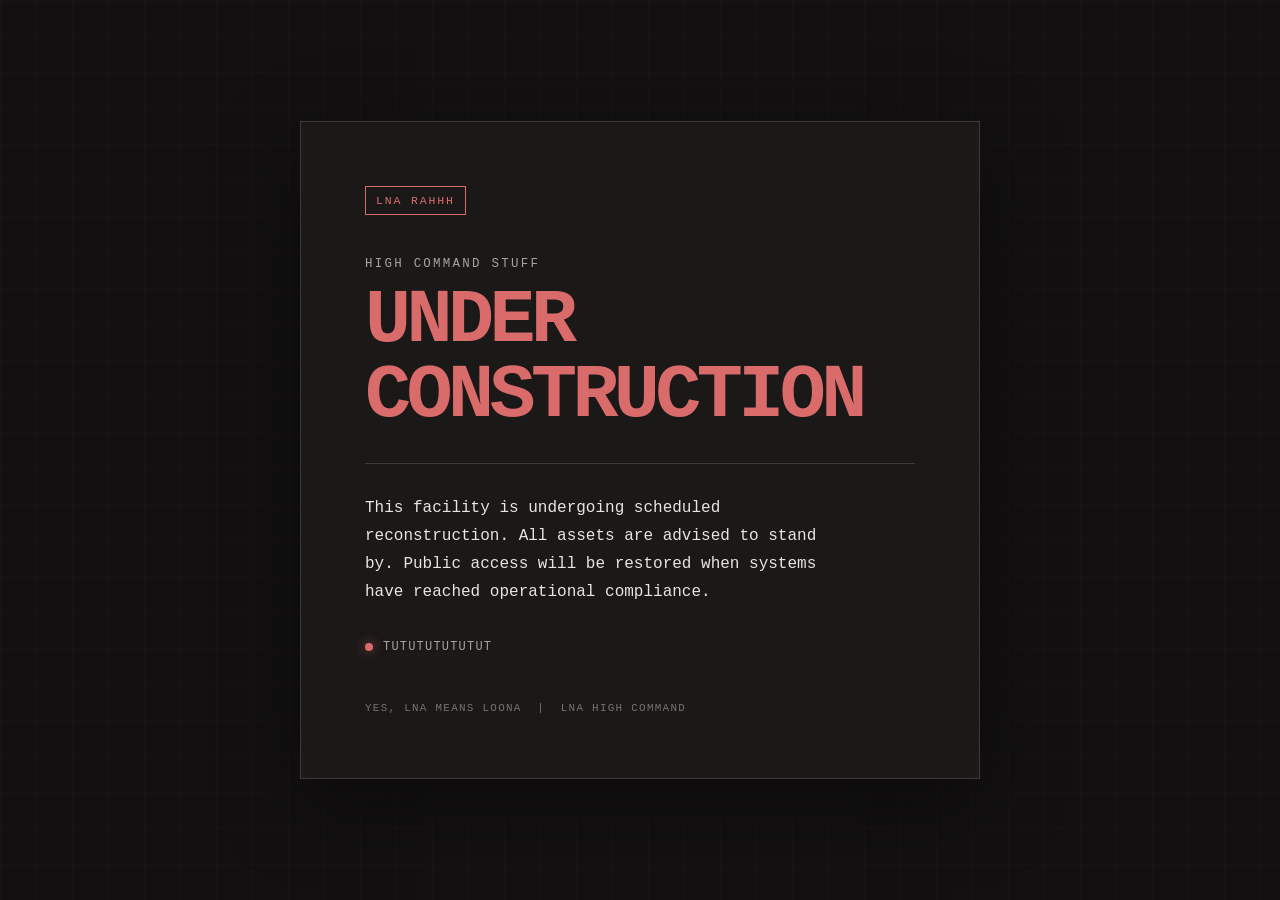
==== index.html @ ce344542 "Stand by for more" ====
<!doctype html>
<html lang="en">
<head>
  <meta charset="utf-8">
  <meta name="viewport" content="width=device-width, initial-scale=1">
  <meta name="theme-color" content="#101211">
  <title>LNA Website is being worked on. Stand by</title>
  <style>
    :root {
      color-scheme: dark;
      --background: #121010;
      --panel: hsl(0, 8%, 10%);
      --text: #e9e4e4;
      --muted: #aaa1a1;
      --accent: #d96b6b;
      --line: #413838;
    }

    * { box-sizing: border-box; }

    body {
      min-height: 100vh;
      margin: 0;
      display: grid;
      place-items: center;
      padding: 24px;
      background:
        linear-gradient(rgba(217, 107, 107, 0.035) 1px, transparent 1px),
        linear-gradient(90deg, rgba(217, 107, 107, 0.035) 1px, transparent 1px),
        var(--background);
      background-size: 36px 36px;
      color: var(--text);
      font-family: "Courier New", Courier, monospace;
    }

    main {
      width: min(100%, 680px);
      padding: clamp(28px, 7vw, 64px);
      border: 1px solid var(--line);
      background: rgba(28, 24, 24, 0.96);
      box-shadow: 0 24px 80px rgba(0, 0, 0, .38);
    }

    .classification {
      display: inline-block;
      margin-bottom: 42px;
      padding: 7px 10px;
      border: 1px solid var(--accent);
      color: var(--accent);
      font-size: .72rem;
      letter-spacing: .16em;
      text-transform: uppercase;
    }

    .eyebrow {
      margin: 0 0 12px;
      color: var(--muted);
      font-size: .78rem;
      letter-spacing: .18em;
      text-transform: uppercase;
    }

    h1 {
      margin: 0;
      color: var(--accent);
      font-size: clamp(2.3rem, 8vw, 4.8rem);
      line-height: .98;
      letter-spacing: -.06em;
      text-transform: uppercase;
    }

    .rule {
      height: 1px;
      margin: 30px 0;
      border: 0;
      background: var(--line);
    }

    .message {
      max-width: 48ch;
      margin: 0;
      color: var(--text);
      font-size: 1rem;
      line-height: 1.75;
    }

    .status {
      display: flex;
      align-items: center;
      gap: 10px;
      margin-top: 34px;
      color: var(--muted);
      font-size: .75rem;
      letter-spacing: .1em;
      text-transform: uppercase;
    }

    .status::before {
      width: 8px;
      height: 8px;
      border-radius: 50%;
      background: var(--accent);
      box-shadow: 0 0 12px rgba(217, 107, 107, 0.65);
      content: "";
    }

    footer {
      margin-top: 48px;
      color: #7a7272;
      font-size: .68rem;
      letter-spacing: .12em;
      text-transform: uppercase;
    }
  </style>
</head>
<body>
  <main>
    <div class="classification">LNA rahhh</div>
    <p class="eyebrow">High Command stuff</p>
    <h1>Under<br>Construction</h1>
    <hr class="rule">
    <p class="message">
      This facility is undergoing scheduled reconstruction.
      All assets are advised to stand by. Public access will be restored
      when systems have reached operational compliance.
    </p>
    <div class="status">Tutututututut</div>
    <footer>Yes, LNA means Loona &nbsp;|&nbsp; LNA High Command</footer>
  </main>
</body>
</html>
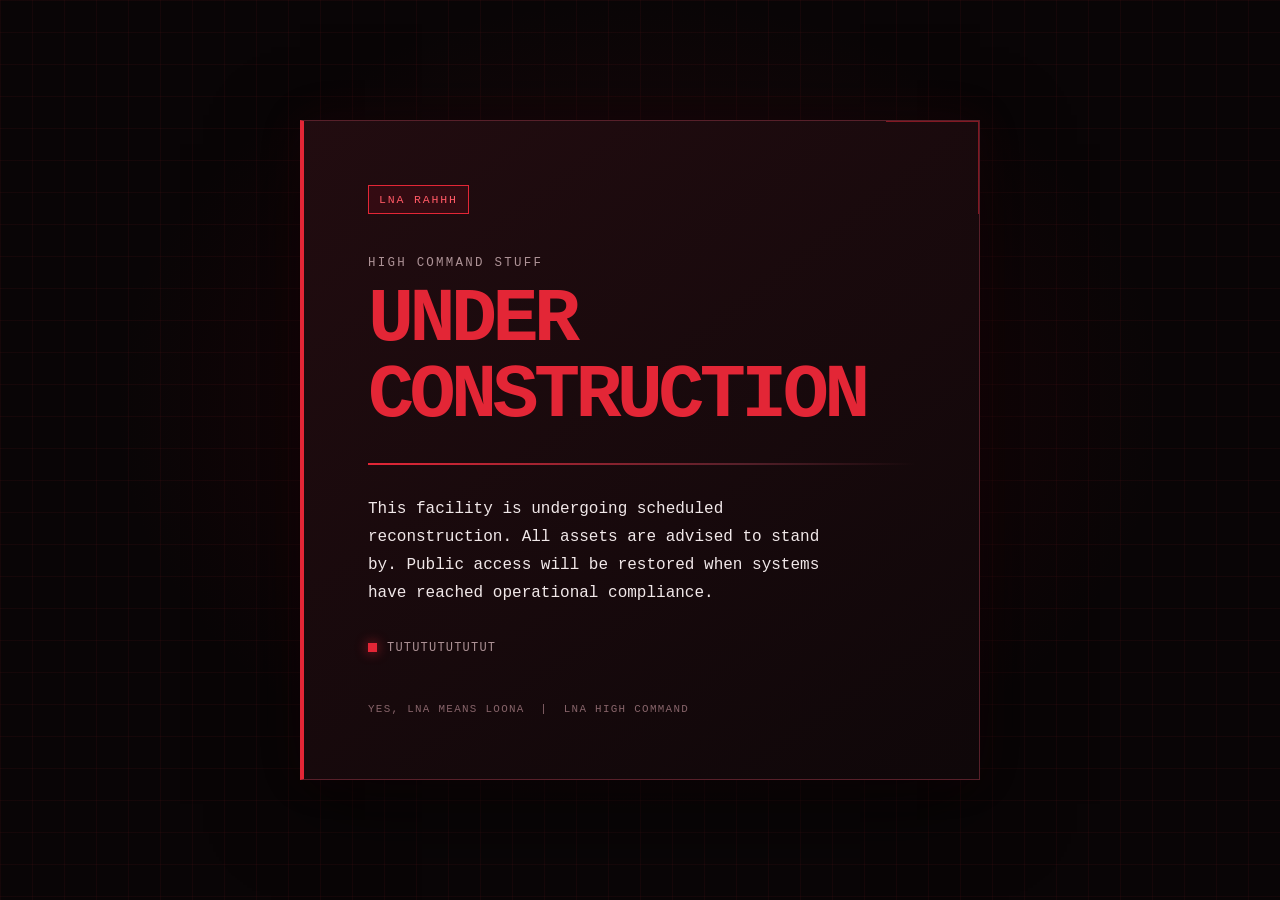
==== commit efac585e: "Mini change" ====
--- a/index.html
+++ b/index.html
@@ -3,17 +3,17 @@
 <head>
   <meta charset="utf-8">
   <meta name="viewport" content="width=device-width, initial-scale=1">
-  <meta name="theme-color" content="#101211">
+  <meta name="theme-color" content="#090506">
   <title>LNA Website is being worked on. Stand by</title>
   <style>
     :root {
       color-scheme: dark;
-      --background: #121010;
-      --panel: hsl(0, 8%, 10%);
-      --text: #e9e4e4;
-      --muted: #aaa1a1;
-      --accent: #d96b6b;
-      --line: #413838;
+      --background: #090506;
+      --panel: #18090c;
+      --text: #f1e8e9;
+      --muted: #ad9296;
+      --accent: #e32636;
+      --line: #57202a;
     }
 
     * { box-sizing: border-box; }
@@ -25,20 +25,36 @@
       place-items: center;
       padding: 24px;
       background:
-        linear-gradient(rgba(217, 107, 107, 0.035) 1px, transparent 1px),
-        linear-gradient(90deg, rgba(217, 107, 107, 0.035) 1px, transparent 1px),
+        radial-gradient(ellipse at 50% 45%, rgba(111, 9, 22, .24), transparent 58%),
+        linear-gradient(rgba(227, 38, 54, .055) 1px, transparent 1px),
+        linear-gradient(90deg, rgba(227, 38, 54, .055) 1px, transparent 1px),
         var(--background);
-      background-size: 36px 36px;
+      background-size: auto, 32px 32px, 32px 32px, auto;
       color: var(--text);
       font-family: "Courier New", Courier, monospace;
     }
 
     main {
+      position: relative;
+      overflow: hidden;
       width: min(100%, 680px);
       padding: clamp(28px, 7vw, 64px);
       border: 1px solid var(--line);
-      background: rgba(28, 24, 24, 0.96);
-      box-shadow: 0 24px 80px rgba(0, 0, 0, .38);
+      border-left: 4px solid var(--accent);
+      background: linear-gradient(145deg, rgba(34, 12, 16, .98), rgba(15, 7, 9, .98));
+      box-shadow: 0 24px 80px rgba(0, 0, 0, .6), 0 0 42px rgba(118, 9, 24, .12);
+    }
+
+    main::after {
+      position: absolute;
+      top: 0;
+      right: 0;
+      width: 92px;
+      height: 92px;
+      border-top: 1px solid rgba(227, 38, 54, .52);
+      border-right: 1px solid rgba(227, 38, 54, .52);
+      content: "";
+      pointer-events: none;
     }
 
     .classification {
@@ -46,7 +62,8 @@
       margin-bottom: 42px;
       padding: 7px 10px;
       border: 1px solid var(--accent);
-      color: var(--accent);
+      background: rgba(123, 12, 27, .22);
+      color: #ff5965;
       font-size: .72rem;
       letter-spacing: .16em;
       text-transform: uppercase;
@@ -70,10 +87,10 @@
     }
 
     .rule {
-      height: 1px;
+      height: 2px;
       margin: 30px 0;
       border: 0;
-      background: var(--line);
+      background: linear-gradient(90deg, var(--accent), var(--line) 68%, transparent);
     }
 
     .message {
@@ -96,17 +113,17 @@
     }
 
     .status::before {
-      width: 8px;
-      height: 8px;
-      border-radius: 50%;
+      width: 9px;
+      height: 9px;
+      border-radius: 0;
       background: var(--accent);
-      box-shadow: 0 0 12px rgba(217, 107, 107, 0.65);
+      box-shadow: 0 0 12px rgba(227, 38, 54, .72);
       content: "";
     }
 
     footer {
       margin-top: 48px;
-      color: #7a7272;
+      color: #87646a;
       font-size: .68rem;
       letter-spacing: .12em;
       text-transform: uppercase;
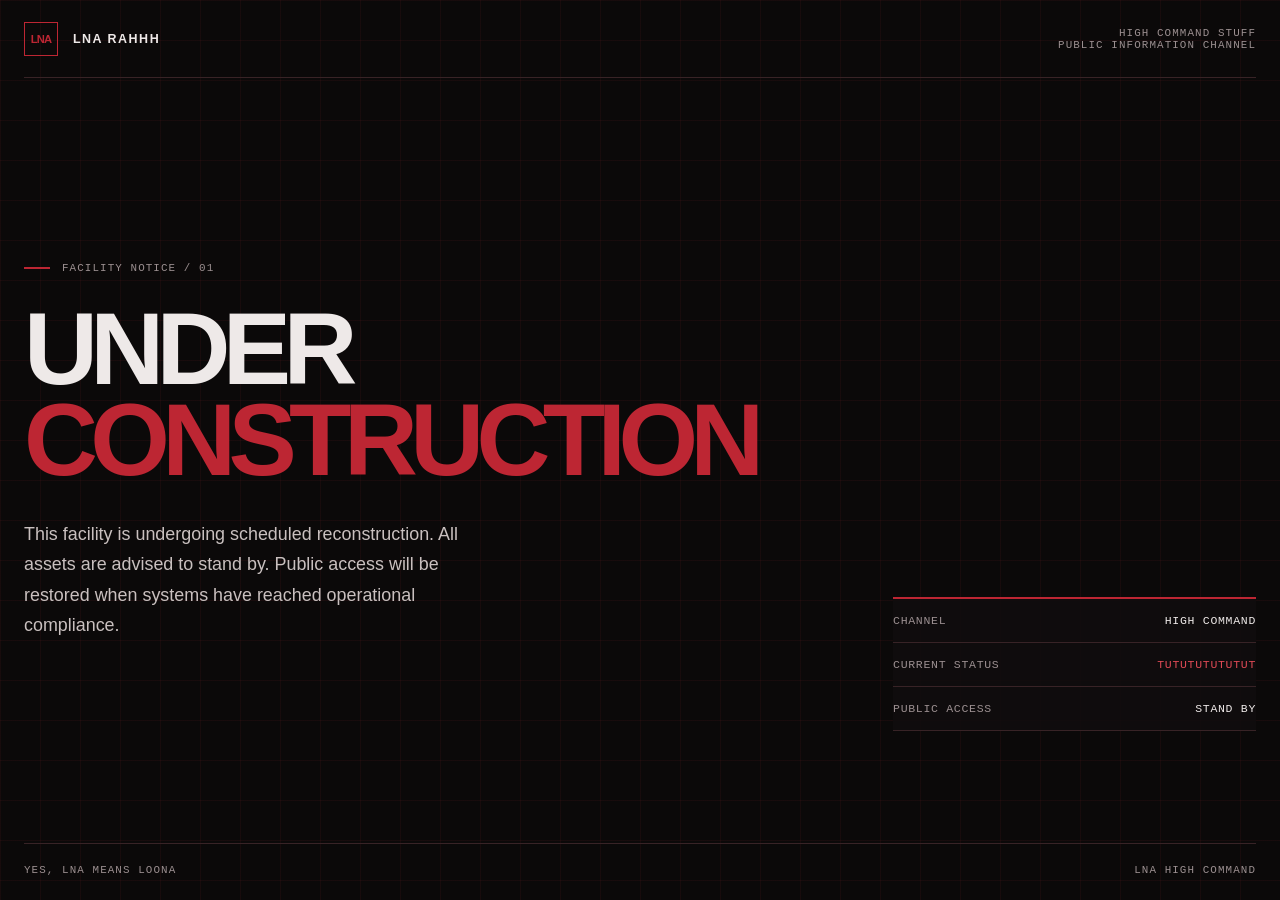
==== commit 8c4436a8: "Mini2" ====
--- a/index.html
+++ b/index.html
@@ -3,17 +3,18 @@
 <head>
   <meta charset="utf-8">
   <meta name="viewport" content="width=device-width, initial-scale=1">
-  <meta name="theme-color" content="#090506">
+  <meta name="theme-color" content="#0b0909">
   <title>LNA Website is being worked on. Stand by</title>
   <style>
     :root {
       color-scheme: dark;
-      --background: #090506;
-      --panel: #18090c;
-      --text: #f1e8e9;
-      --muted: #ad9296;
-      --accent: #e32636;
-      --line: #57202a;
+      --background: #0b0909;
+      --surface: #110d0e;
+      --text: #eee9e8;
+      --muted: #9b8f90;
+      --accent: #bd2633;
+      --line: #382326;
+      --grid: rgba(190, 47, 59, .075);
     }
 
     * { box-sizing: border-box; }
@@ -21,128 +22,191 @@
     body {
       min-height: 100vh;
       margin: 0;
+      color: var(--text);
+      background-color: var(--background);
+      background-image:
+        linear-gradient(var(--grid) 1px, transparent 1px),
+        linear-gradient(90deg, var(--grid) 1px, transparent 1px);
+      background-size: 40px 40px;
+      font-family: Arial, Helvetica, sans-serif;
+    }
+
+    .frame {
+      width: min(100% - 48px, 1240px);
+      min-height: 100vh;
+      margin: 0 auto;
+      display: flex;
+      flex-direction: column;
+    }
+
+    header {
+      display: flex;
+      align-items: center;
+      justify-content: space-between;
+      min-height: 78px;
+      border-bottom: 1px solid var(--line);
+    }
+
+    .identity {
+      display: flex;
+      align-items: center;
+      gap: 15px;
+      font-size: .78rem;
+      font-weight: 700;
+      letter-spacing: .12em;
+      text-transform: uppercase;
+    }
+
+    .seal {
       display: grid;
+      width: 34px;
+      height: 34px;
       place-items: center;
-      padding: 24px;
-      background:
-        radial-gradient(ellipse at 50% 45%, rgba(111, 9, 22, .24), transparent 58%),
-        linear-gradient(rgba(227, 38, 54, .055) 1px, transparent 1px),
-        linear-gradient(90deg, rgba(227, 38, 54, .055) 1px, transparent 1px),
-        var(--background);
-      background-size: auto, 32px 32px, 32px 32px, auto;
-      color: var(--text);
+      border: 1px solid var(--accent);
+      color: var(--accent);
+      font-size: .7rem;
+      letter-spacing: -.08em;
+    }
+
+    .header-note,
+    .section-label,
+    .index,
+    footer {
+      color: var(--muted);
       font-family: "Courier New", Courier, monospace;
-    }
+      font-size: .68rem;
+      letter-spacing: .1em;
+      text-transform: uppercase;
+    }
+
+    .header-note { text-align: right; }
 
     main {
-      position: relative;
-      overflow: hidden;
-      width: min(100%, 680px);
-      padding: clamp(28px, 7vw, 64px);
-      border: 1px solid var(--line);
-      border-left: 4px solid var(--accent);
-      background: linear-gradient(145deg, rgba(34, 12, 16, .98), rgba(15, 7, 9, .98));
-      box-shadow: 0 24px 80px rgba(0, 0, 0, .6), 0 0 42px rgba(118, 9, 24, .12);
-    }
-
-    main::after {
-      position: absolute;
-      top: 0;
-      right: 0;
-      width: 92px;
-      height: 92px;
-      border-top: 1px solid rgba(227, 38, 54, .52);
-      border-right: 1px solid rgba(227, 38, 54, .52);
+      flex: 1;
+      display: grid;
+      grid-template-columns: minmax(0, 1.35fr) minmax(250px, .65fr);
+      align-items: center;
+      gap: clamp(48px, 9vw, 144px);
+      padding: 10vh 0 12vh;
+    }
+
+    .primary {
+      max-width: 760px;
+    }
+
+    .section-label {
+      display: flex;
+      align-items: center;
+      gap: 12px;
+      margin: 0 0 30px;
+    }
+
+    .section-label::before {
+      width: 26px;
+      height: 2px;
+      background: var(--accent);
       content: "";
-      pointer-events: none;
-    }
-
-    .classification {
-      display: inline-block;
-      margin-bottom: 42px;
-      padding: 7px 10px;
-      border: 1px solid var(--accent);
-      background: rgba(123, 12, 27, .22);
-      color: #ff5965;
+    }
+
+    h1 {
+      max-width: 760px;
+      margin: 0;
+      font-size: clamp(3.2rem, 8vw, 7.8rem);
+      font-weight: 700;
+      line-height: .88;
+      letter-spacing: -.075em;
+      text-transform: uppercase;
+    }
+
+    h1 span { color: var(--accent); }
+
+    .message {
+      max-width: 47ch;
+      margin: 34px 0 0;
+      color: #c9c0bf;
+      font-size: clamp(1rem, 1.5vw, 1.12rem);
+      line-height: 1.7;
+    }
+
+    .details {
+      align-self: end;
+      margin-bottom: 4px;
+      border-top: 2px solid var(--accent);
+      background: rgba(17, 13, 14, .82);
+    }
+
+    .detail-row {
+      display: grid;
+      grid-template-columns: 1fr auto;
+      gap: 16px;
+      padding: 15px 0;
+      border-bottom: 1px solid var(--line);
+      font-family: "Courier New", Courier, monospace;
       font-size: .72rem;
-      letter-spacing: .16em;
-      text-transform: uppercase;
-    }
-
-    .eyebrow {
-      margin: 0 0 12px;
-      color: var(--muted);
-      font-size: .78rem;
-      letter-spacing: .18em;
-      text-transform: uppercase;
-    }
-
-    h1 {
-      margin: 0;
-      color: var(--accent);
-      font-size: clamp(2.3rem, 8vw, 4.8rem);
-      line-height: .98;
-      letter-spacing: -.06em;
-      text-transform: uppercase;
-    }
-
-    .rule {
-      height: 2px;
-      margin: 30px 0;
-      border: 0;
-      background: linear-gradient(90deg, var(--accent), var(--line) 68%, transparent);
-    }
-
-    .message {
-      max-width: 48ch;
-      margin: 0;
-      color: var(--text);
-      font-size: 1rem;
-      line-height: 1.75;
-    }
-
-    .status {
-      display: flex;
-      align-items: center;
-      gap: 10px;
-      margin-top: 34px;
-      color: var(--muted);
-      font-size: .75rem;
-      letter-spacing: .1em;
-      text-transform: uppercase;
-    }
-
-    .status::before {
-      width: 9px;
-      height: 9px;
-      border-radius: 0;
-      background: var(--accent);
-      box-shadow: 0 0 12px rgba(227, 38, 54, .72);
-      content: "";
-    }
+      letter-spacing: .06em;
+      text-transform: uppercase;
+    }
+
+    .detail-row span:first-child { color: var(--muted); }
+    .detail-row span:last-child { color: var(--text); text-align: right; }
+    .detail-row .red { color: #e04a56 !important; }
 
     footer {
-      margin-top: 48px;
-      color: #87646a;
-      font-size: .68rem;
-      letter-spacing: .12em;
-      text-transform: uppercase;
+      display: flex;
+      justify-content: space-between;
+      gap: 20px;
+      padding: 20px 0 24px;
+      border-top: 1px solid var(--line);
+    }
+
+    @media (max-width: 720px) {
+      .frame { width: min(100% - 36px, 560px); }
+      header { min-height: 68px; }
+      .header-note { max-width: 125px; line-height: 1.5; }
+      main {
+        grid-template-columns: 1fr;
+        gap: 52px;
+        align-content: center;
+        padding: 12vh 0;
+      }
+      h1 { font-size: clamp(3.1rem, 15vw, 6rem); }
+      .details { width: 100%; }
+      footer { flex-direction: column; gap: 8px; }
     }
   </style>
 </head>
 <body>
-  <main>
-    <div class="classification">LNA rahhh</div>
-    <p class="eyebrow">High Command stuff</p>
-    <h1>Under<br>Construction</h1>
-    <hr class="rule">
-    <p class="message">
-      This facility is undergoing scheduled reconstruction.
-      All assets are advised to stand by. Public access will be restored
-      when systems have reached operational compliance.
-    </p>
-    <div class="status">Tutututututut</div>
-    <footer>Yes, LNA means Loona &nbsp;|&nbsp; LNA High Command</footer>
-  </main>
+  <div class="frame">
+    <header>
+      <div class="identity">
+        <div class="seal" aria-hidden="true">LNA</div>
+        <span>LNA rahhh</span>
+      </div>
+      <div class="header-note">High Command stuff<br>Public information channel</div>
+    </header>
+
+    <main>
+      <section class="primary">
+        <p class="section-label">Facility notice / 01</p>
+        <h1>Under<br><span>Construction</span></h1>
+        <p class="message">
+          This facility is undergoing scheduled reconstruction.
+          All assets are advised to stand by. Public access will be restored
+          when systems have reached operational compliance.
+        </p>
+      </section>
+
+      <aside class="details" aria-label="Facility status">
+        <div class="detail-row"><span>Channel</span><span>High Command</span></div>
+        <div class="detail-row"><span>Current status</span><span class="red">Tutututututut</span></div>
+        <div class="detail-row"><span>Public access</span><span>Stand by</span></div>
+      </aside>
+    </main>
+
+    <footer>
+      <span>Yes, LNA means Loona</span>
+      <span>LNA High Command</span>
+    </footer>
+  </div>
 </body>
 </html>
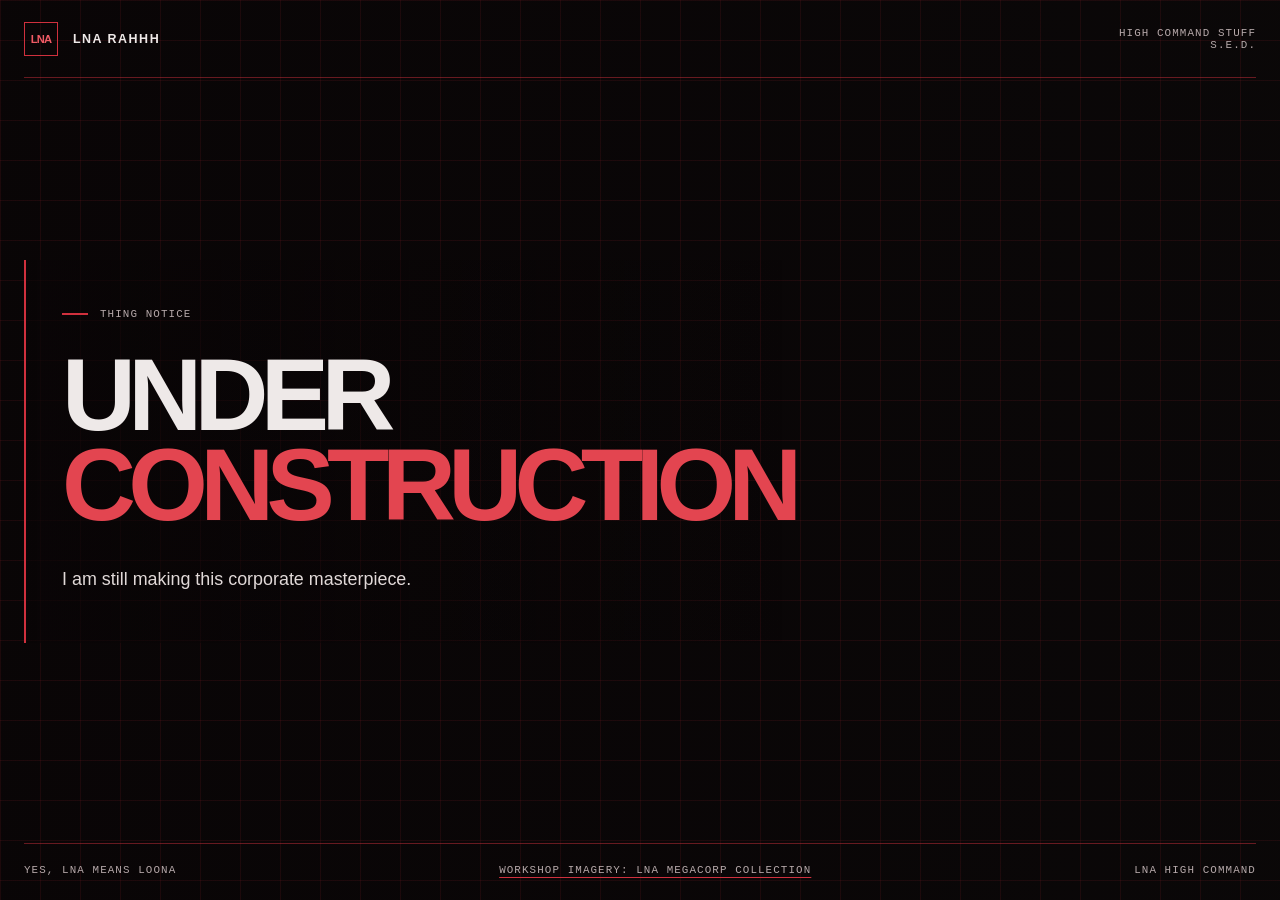
==== commit e84185ec: "Update index.html" ====
--- a/index.html
+++ b/index.html
@@ -8,13 +8,10 @@
   <style>
     :root {
       color-scheme: dark;
-      --background: #0b0909;
-      --surface: #110d0e;
       --text: #eee9e8;
-      --muted: #9b8f90;
-      --accent: #bd2633;
-      --line: #382326;
-      --grid: rgba(190, 47, 59, .075);
+      --muted: #b5a8a9;
+      --accent: #cf303d;
+      --line: rgba(207, 48, 61, .48);
     }
 
     * { box-sizing: border-box; }
@@ -23,12 +20,90 @@
       min-height: 100vh;
       margin: 0;
       color: var(--text);
-      background-color: var(--background);
+      background: #0b0909;
+      font-family: Arial, Helvetica, sans-serif;
+    }
+
+    .wallpaper {
+      position: fixed;
+      z-index: -2;
+      inset: 0;
+      overflow: hidden;
+      background: #0b0909;
+    }
+
+    .slide {
+      position: absolute;
+      inset: 0;
+      background-position: center;
+      background-size: cover;
+      opacity: 0;
+      animation: dissolve 64s infinite;
+      transform: scale(1.025);
+    }
+
+    .slide:nth-child(1) {
+      background-image: url("https://images.steamusercontent.com/ugc/14667117368945920307/117C9A7458A0D1704ED50BCFFC2EE8B7CE39E954/?imw=1920&imh=1080&ima=fit&impolicy=Letterbox&imcolor=%23000000&letterbox=true");
+      animation-delay: 0s;
+    }
+
+    .slide:nth-child(2) {
+      background-image: url("https://images.steamusercontent.com/ugc/10120636875176417208/9C78FC683CE42F5DCBD0311186B142D97FCD5B5B/?imw=1920&imh=1080&ima=fit&impolicy=Letterbox&imcolor=%23000000&letterbox=true");
+      animation-delay: -8s;
+    }
+
+    .slide:nth-child(3) {
+      background-image: url("https://images.steamusercontent.com/ugc/9761584395244430361/AD464817C07FD38F5F8E4A33C86431F9985E13DB/?imw=1920&imh=1080&ima=fit&impolicy=Letterbox&imcolor=%23000000&letterbox=true");
+      animation-delay: -16s;
+    }
+
+    .slide:nth-child(4) {
+      background-image: url("https://images.steamusercontent.com/ugc/17518565681509922692/D358D0668ECA9F8E7D17E121519767B43E87C74A/?imw=1920&imh=1080&ima=fit&impolicy=Letterbox&imcolor=%23000000&letterbox=true");
+      animation-delay: -24s;
+    }
+
+    .slide:nth-child(5) {
+      background-image: url("https://images.steamusercontent.com/ugc/9371384131032991510/60D69A8AE216818CDB20AC0AA491A40310CB5EE4/?imw=1920&imh=1080&ima=fit&impolicy=Letterbox&imcolor=%23000000&letterbox=true");
+      animation-delay: -32s;
+    }
+
+    .slide:nth-child(6) {
+      background-image: url("https://images.steamusercontent.com/ugc/17646642804610921491/0C5C3851AD135C61F1DC1C12F517BB1C9B884F8B/?imw=1920&imh=1080&ima=fit&impolicy=Letterbox&imcolor=%23000000&letterbox=true");
+      animation-delay: -40s;
+    }
+
+    .slide:nth-child(7) {
+      background-image: url("https://images.steamusercontent.com/ugc/10294810328813524408/FFD1EA3381A7DA453DCAAF83CCC8C6FDFC8C785E/?imw=1920&imh=1080&ima=fit&impolicy=Letterbox&imcolor=%23000000&letterbox=true");
+      animation-delay: -48s;
+    }
+
+    .slide:nth-child(8) {
+      background-image: url("https://images.steamusercontent.com/ugc/9439013996354624588/7A7802FB47B912461BDCB84D50B25A53E15CE82B/?imw=1920&imh=1080&ima=fit&impolicy=Letterbox&imcolor=%23000000&letterbox=true");
+      animation-delay: -56s;
+    }
+
+    @keyframes dissolve {
+      0%, 9.5% { opacity: 1; }
+      12.5%, 100% { opacity: 0; }
+    }
+
+    .wallpaper::after {
+      position: absolute;
+      inset: 0;
+      background: linear-gradient(90deg, rgba(9, 5, 6, .94) 0%, rgba(9, 5, 6, .78) 48%, rgba(9, 5, 6, .38) 100%);
+      content: "";
+    }
+
+    body::before {
+      position: fixed;
+      z-index: -1;
+      inset: 0;
       background-image:
-        linear-gradient(var(--grid) 1px, transparent 1px),
-        linear-gradient(90deg, var(--grid) 1px, transparent 1px);
+        linear-gradient(rgba(207, 48, 61, .10) 1px, transparent 1px),
+        linear-gradient(90deg, rgba(207, 48, 61, .10) 1px, transparent 1px);
       background-size: 40px 40px;
-      font-family: Arial, Helvetica, sans-serif;
+      content: "";
+      pointer-events: none;
     }
 
     .frame {
@@ -63,14 +138,13 @@
       height: 34px;
       place-items: center;
       border: 1px solid var(--accent);
-      color: var(--accent);
+      color: #f05b65;
       font-size: .7rem;
       letter-spacing: -.08em;
     }
 
     .header-note,
     .section-label,
-    .index,
     footer {
       color: var(--muted);
       font-family: "Courier New", Courier, monospace;
@@ -83,15 +157,16 @@
 
     main {
       flex: 1;
-      display: grid;
-      grid-template-columns: minmax(0, 1.35fr) minmax(250px, .65fr);
-      align-items: center;
-      gap: clamp(48px, 9vw, 144px);
+      display: flex;
+      align-items: center;
       padding: 10vh 0 12vh;
     }
 
     .primary {
       max-width: 760px;
+      padding: clamp(24px, 4vw, 48px) 0 clamp(24px, 4vw, 48px) clamp(20px, 3vw, 36px);
+      border-left: 2px solid var(--accent);
+      background: linear-gradient(90deg, rgba(9, 5, 6, .68), rgba(9, 5, 6, 0));
     }
 
     .section-label {
@@ -118,38 +193,15 @@
       text-transform: uppercase;
     }
 
-    h1 span { color: var(--accent); }
+    h1 span { color: #e34550; }
 
     .message {
       max-width: 47ch;
       margin: 34px 0 0;
-      color: #c9c0bf;
+      color: #e1d9d8;
       font-size: clamp(1rem, 1.5vw, 1.12rem);
       line-height: 1.7;
     }
-
-    .details {
-      align-self: end;
-      margin-bottom: 4px;
-      border-top: 2px solid var(--accent);
-      background: rgba(17, 13, 14, .82);
-    }
-
-    .detail-row {
-      display: grid;
-      grid-template-columns: 1fr auto;
-      gap: 16px;
-      padding: 15px 0;
-      border-bottom: 1px solid var(--line);
-      font-family: "Courier New", Courier, monospace;
-      font-size: .72rem;
-      letter-spacing: .06em;
-      text-transform: uppercase;
-    }
-
-    .detail-row span:first-child { color: var(--muted); }
-    .detail-row span:last-child { color: var(--text); text-align: right; }
-    .detail-row .red { color: #e04a56 !important; }
 
     footer {
       display: flex;
@@ -159,52 +211,66 @@
       border-top: 1px solid var(--line);
     }
 
+    footer a {
+      color: inherit;
+      text-decoration-color: var(--accent);
+      text-underline-offset: 4px;
+    }
+
+    footer a:hover { color: var(--text); }
+
     @media (max-width: 720px) {
       .frame { width: min(100% - 36px, 560px); }
       header { min-height: 68px; }
       .header-note { max-width: 125px; line-height: 1.5; }
-      main {
-        grid-template-columns: 1fr;
-        gap: 52px;
-        align-content: center;
-        padding: 12vh 0;
+      main { padding: 12vh 0; }
+      h1 { font-size: clamp(3.1rem, 15vw, 6rem); }
+      .wallpaper::after {
+        background: linear-gradient(90deg, rgba(9, 5, 6, .88), rgba(9, 5, 6, .55));
       }
-      h1 { font-size: clamp(3.1rem, 15vw, 6rem); }
-      .details { width: 100%; }
       footer { flex-direction: column; gap: 8px; }
+    }
+
+    @media (prefers-reduced-motion: reduce) {
+      .slide { animation: none; }
+      .slide:first-child { opacity: 1; }
     }
   </style>
 </head>
 <body>
+  <div class="wallpaper" aria-hidden="true">
+    <div class="slide"></div>
+    <div class="slide"></div>
+    <div class="slide"></div>
+    <div class="slide"></div>
+    <div class="slide"></div>
+    <div class="slide"></div>
+    <div class="slide"></div>
+    <div class="slide"></div>
+  </div>
+
   <div class="frame">
     <header>
       <div class="identity">
         <div class="seal" aria-hidden="true">LNA</div>
         <span>LNA rahhh</span>
       </div>
-      <div class="header-note">High Command stuff<br>Public information channel</div>
+      <div class="header-note">High Command stuff<br>S.E.D.</div>
     </header>
 
     <main>
       <section class="primary">
-        <p class="section-label">Facility notice / 01</p>
+        <p class="section-label">Thing notice</p>
         <h1>Under<br><span>Construction</span></h1>
         <p class="message">
-          This facility is undergoing scheduled reconstruction.
-          All assets are advised to stand by. Public access will be restored
-          when systems have reached operational compliance.
+          I am still making this corporate masterpiece.
         </p>
       </section>
-
-      <aside class="details" aria-label="Facility status">
-        <div class="detail-row"><span>Channel</span><span>High Command</span></div>
-        <div class="detail-row"><span>Current status</span><span class="red">Tutututututut</span></div>
-        <div class="detail-row"><span>Public access</span><span>Stand by</span></div>
-      </aside>
     </main>
 
     <footer>
       <span>Yes, LNA means Loona</span>
+      <a href="https://steamcommunity.com/sharedfiles/filedetails/?id=3289077650" target="_blank" rel="noreferrer">Workshop imagery: LNA MegaCorp collection</a>
       <span>LNA High Command</span>
     </footer>
   </div>
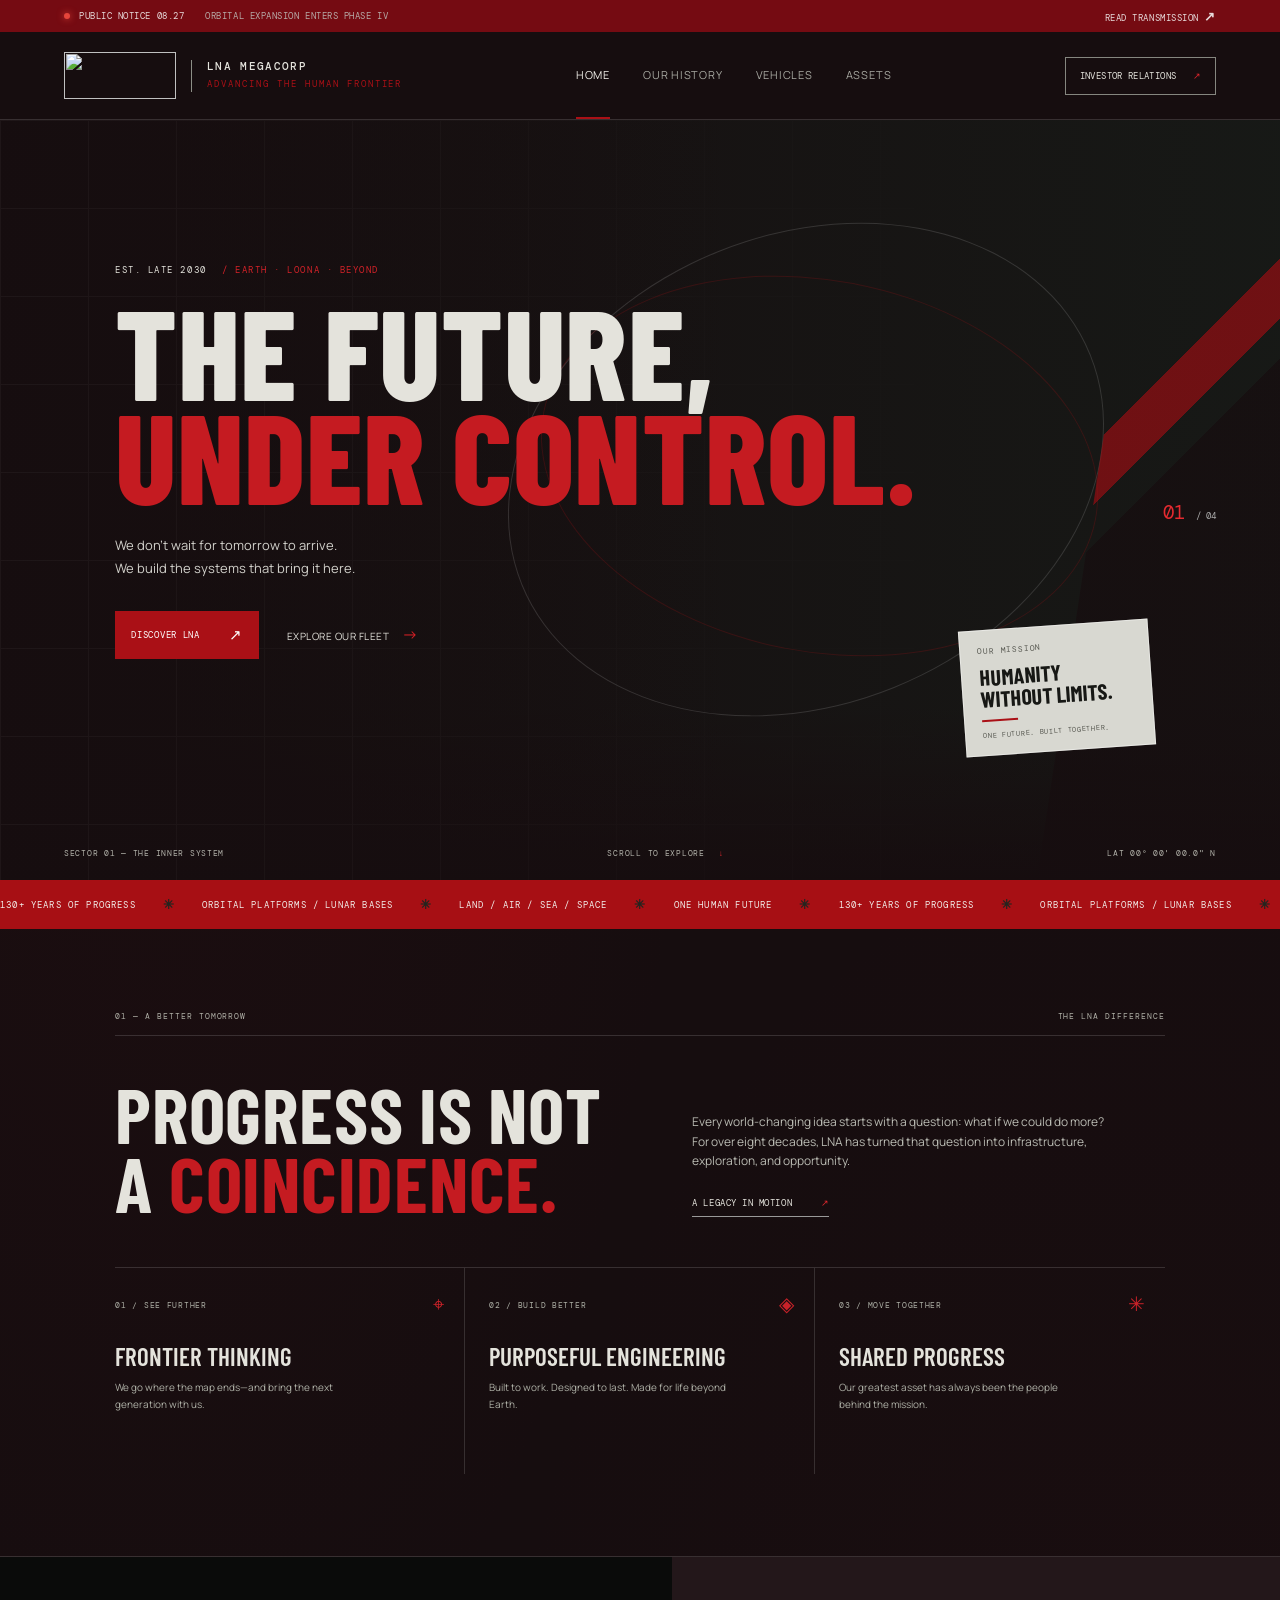
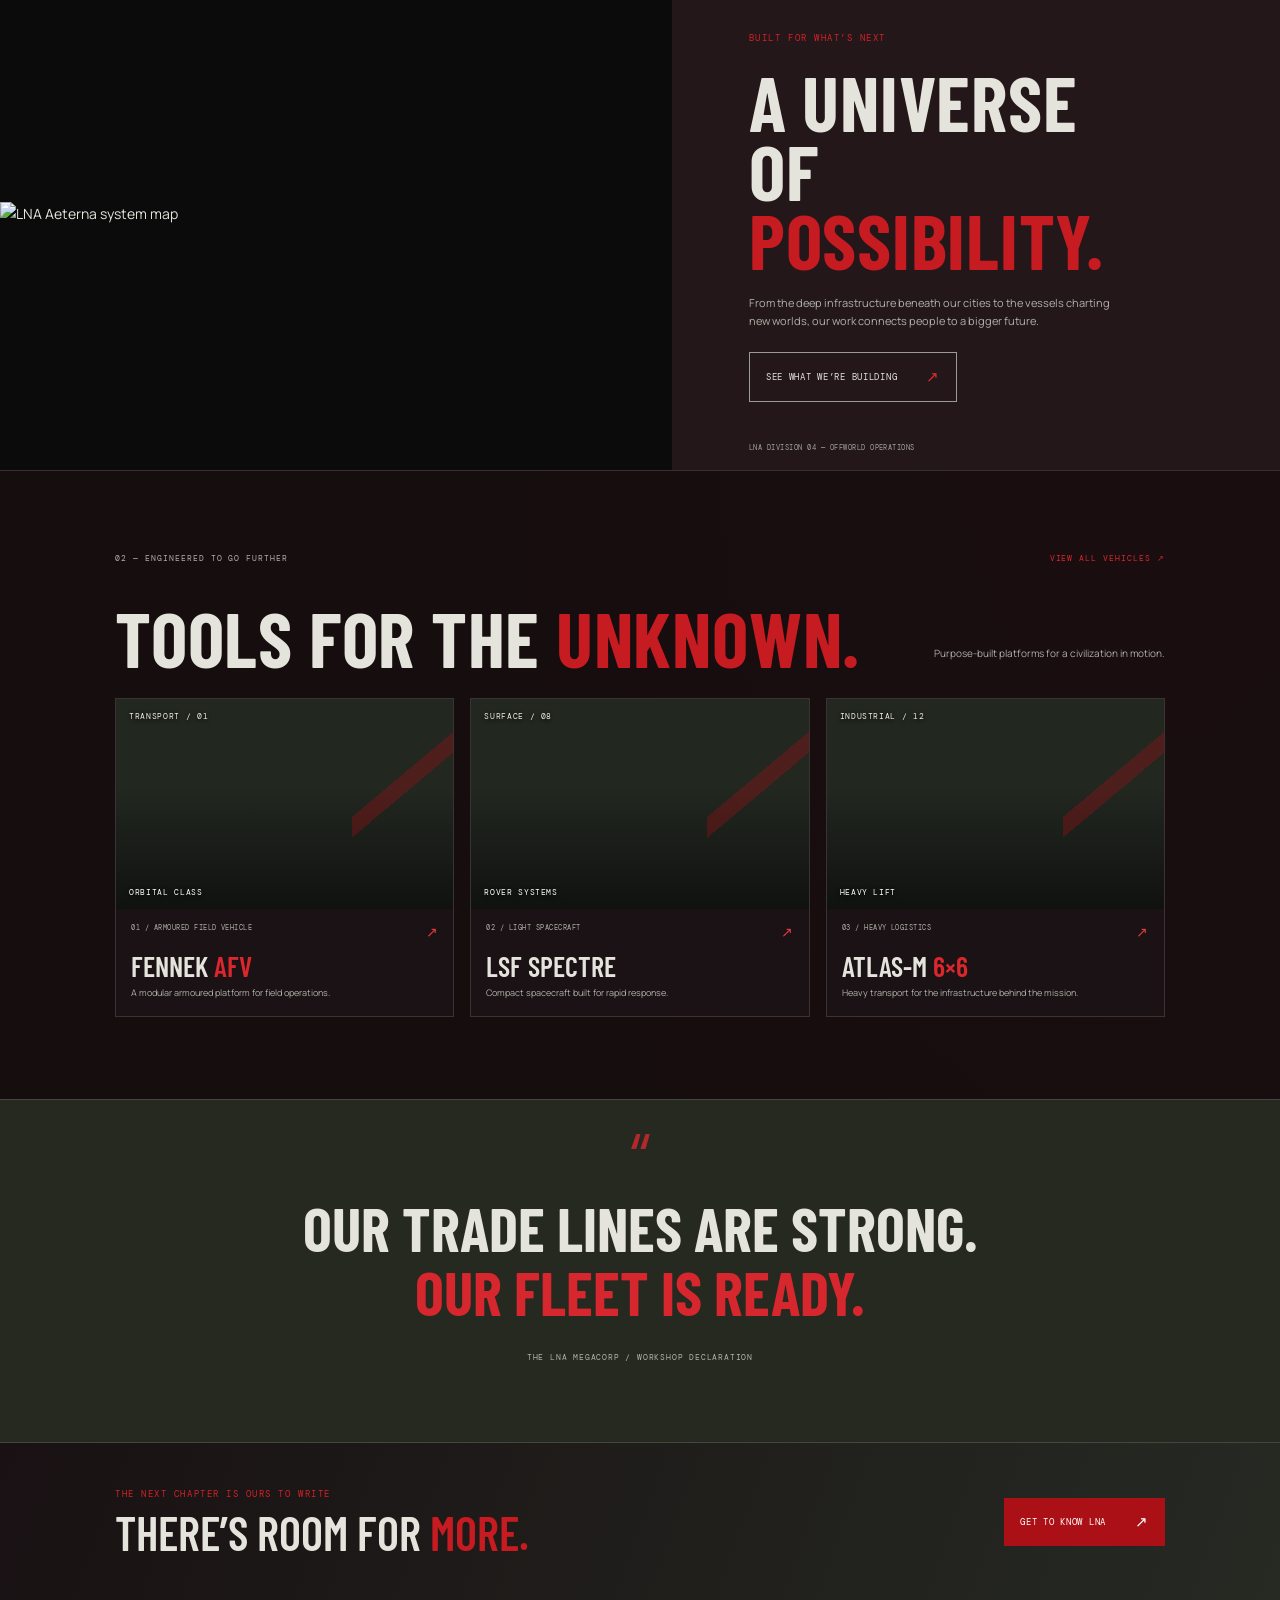
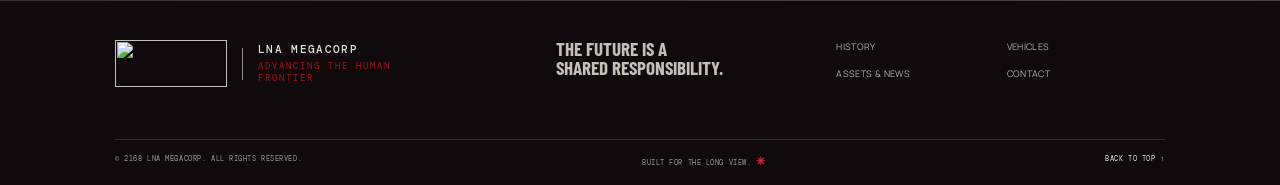
==== commit febb7509: "Files" ====
--- a/index.html
+++ b/index.html
@@ -3,276 +3,48 @@
 <head>
   <meta charset="utf-8">
   <meta name="viewport" content="width=device-width, initial-scale=1">
-  <meta name="theme-color" content="#0b0909">
-  <title>LNA Website is being worked on. Stand by</title>
-  <style>
-    :root {
-      color-scheme: dark;
-      --text: #eee9e8;
-      --muted: #b5a8a9;
-      --accent: #cf303d;
-      --line: rgba(207, 48, 61, .48);
-    }
-
-    * { box-sizing: border-box; }
-
-    body {
-      min-height: 100vh;
-      margin: 0;
-      color: var(--text);
-      background: #0b0909;
-      font-family: Arial, Helvetica, sans-serif;
-    }
-
-    .wallpaper {
-      position: fixed;
-      z-index: -2;
-      inset: 0;
-      overflow: hidden;
-      background: #0b0909;
-    }
-
-    .slide {
-      position: absolute;
-      inset: 0;
-      background-position: center;
-      background-size: cover;
-      opacity: 0;
-      animation: dissolve 64s infinite;
-      transform: scale(1.025);
-    }
-
-    .slide:nth-child(1) {
-      background-image: url("https://images.steamusercontent.com/ugc/14667117368945920307/117C9A7458A0D1704ED50BCFFC2EE8B7CE39E954/?imw=1920&imh=1080&ima=fit&impolicy=Letterbox&imcolor=%23000000&letterbox=true");
-      animation-delay: 0s;
-    }
-
-    .slide:nth-child(2) {
-      background-image: url("https://images.steamusercontent.com/ugc/10120636875176417208/9C78FC683CE42F5DCBD0311186B142D97FCD5B5B/?imw=1920&imh=1080&ima=fit&impolicy=Letterbox&imcolor=%23000000&letterbox=true");
-      animation-delay: -8s;
-    }
-
-    .slide:nth-child(3) {
-      background-image: url("https://images.steamusercontent.com/ugc/9761584395244430361/AD464817C07FD38F5F8E4A33C86431F9985E13DB/?imw=1920&imh=1080&ima=fit&impolicy=Letterbox&imcolor=%23000000&letterbox=true");
-      animation-delay: -16s;
-    }
-
-    .slide:nth-child(4) {
-      background-image: url("https://images.steamusercontent.com/ugc/17518565681509922692/D358D0668ECA9F8E7D17E121519767B43E87C74A/?imw=1920&imh=1080&ima=fit&impolicy=Letterbox&imcolor=%23000000&letterbox=true");
-      animation-delay: -24s;
-    }
-
-    .slide:nth-child(5) {
-      background-image: url("https://images.steamusercontent.com/ugc/9371384131032991510/60D69A8AE216818CDB20AC0AA491A40310CB5EE4/?imw=1920&imh=1080&ima=fit&impolicy=Letterbox&imcolor=%23000000&letterbox=true");
-      animation-delay: -32s;
-    }
-
-    .slide:nth-child(6) {
-      background-image: url("https://images.steamusercontent.com/ugc/17646642804610921491/0C5C3851AD135C61F1DC1C12F517BB1C9B884F8B/?imw=1920&imh=1080&ima=fit&impolicy=Letterbox&imcolor=%23000000&letterbox=true");
-      animation-delay: -40s;
-    }
-
-    .slide:nth-child(7) {
-      background-image: url("https://images.steamusercontent.com/ugc/10294810328813524408/FFD1EA3381A7DA453DCAAF83CCC8C6FDFC8C785E/?imw=1920&imh=1080&ima=fit&impolicy=Letterbox&imcolor=%23000000&letterbox=true");
-      animation-delay: -48s;
-    }
-
-    .slide:nth-child(8) {
-      background-image: url("https://images.steamusercontent.com/ugc/9439013996354624588/7A7802FB47B912461BDCB84D50B25A53E15CE82B/?imw=1920&imh=1080&ima=fit&impolicy=Letterbox&imcolor=%23000000&letterbox=true");
-      animation-delay: -56s;
-    }
-
-    @keyframes dissolve {
-      0%, 9.5% { opacity: 1; }
-      12.5%, 100% { opacity: 0; }
-    }
-
-    .wallpaper::after {
-      position: absolute;
-      inset: 0;
-      background: linear-gradient(90deg, rgba(9, 5, 6, .94) 0%, rgba(9, 5, 6, .78) 48%, rgba(9, 5, 6, .38) 100%);
-      content: "";
-    }
-
-    body::before {
-      position: fixed;
-      z-index: -1;
-      inset: 0;
-      background-image:
-        linear-gradient(rgba(207, 48, 61, .10) 1px, transparent 1px),
-        linear-gradient(90deg, rgba(207, 48, 61, .10) 1px, transparent 1px);
-      background-size: 40px 40px;
-      content: "";
-      pointer-events: none;
-    }
-
-    .frame {
-      width: min(100% - 48px, 1240px);
-      min-height: 100vh;
-      margin: 0 auto;
-      display: flex;
-      flex-direction: column;
-    }
-
-    header {
-      display: flex;
-      align-items: center;
-      justify-content: space-between;
-      min-height: 78px;
-      border-bottom: 1px solid var(--line);
-    }
-
-    .identity {
-      display: flex;
-      align-items: center;
-      gap: 15px;
-      font-size: .78rem;
-      font-weight: 700;
-      letter-spacing: .12em;
-      text-transform: uppercase;
-    }
-
-    .seal {
-      display: grid;
-      width: 34px;
-      height: 34px;
-      place-items: center;
-      border: 1px solid var(--accent);
-      color: #f05b65;
-      font-size: .7rem;
-      letter-spacing: -.08em;
-    }
-
-    .header-note,
-    .section-label,
-    footer {
-      color: var(--muted);
-      font-family: "Courier New", Courier, monospace;
-      font-size: .68rem;
-      letter-spacing: .1em;
-      text-transform: uppercase;
-    }
-
-    .header-note { text-align: right; }
-
-    main {
-      flex: 1;
-      display: flex;
-      align-items: center;
-      padding: 10vh 0 12vh;
-    }
-
-    .primary {
-      max-width: 760px;
-      padding: clamp(24px, 4vw, 48px) 0 clamp(24px, 4vw, 48px) clamp(20px, 3vw, 36px);
-      border-left: 2px solid var(--accent);
-      background: linear-gradient(90deg, rgba(9, 5, 6, .68), rgba(9, 5, 6, 0));
-    }
-
-    .section-label {
-      display: flex;
-      align-items: center;
-      gap: 12px;
-      margin: 0 0 30px;
-    }
-
-    .section-label::before {
-      width: 26px;
-      height: 2px;
-      background: var(--accent);
-      content: "";
-    }
-
-    h1 {
-      max-width: 760px;
-      margin: 0;
-      font-size: clamp(3.2rem, 8vw, 7.8rem);
-      font-weight: 700;
-      line-height: .88;
-      letter-spacing: -.075em;
-      text-transform: uppercase;
-    }
-
-    h1 span { color: #e34550; }
-
-    .message {
-      max-width: 47ch;
-      margin: 34px 0 0;
-      color: #e1d9d8;
-      font-size: clamp(1rem, 1.5vw, 1.12rem);
-      line-height: 1.7;
-    }
-
-    footer {
-      display: flex;
-      justify-content: space-between;
-      gap: 20px;
-      padding: 20px 0 24px;
-      border-top: 1px solid var(--line);
-    }
-
-    footer a {
-      color: inherit;
-      text-decoration-color: var(--accent);
-      text-underline-offset: 4px;
-    }
-
-    footer a:hover { color: var(--text); }
-
-    @media (max-width: 720px) {
-      .frame { width: min(100% - 36px, 560px); }
-      header { min-height: 68px; }
-      .header-note { max-width: 125px; line-height: 1.5; }
-      main { padding: 12vh 0; }
-      h1 { font-size: clamp(3.1rem, 15vw, 6rem); }
-      .wallpaper::after {
-        background: linear-gradient(90deg, rgba(9, 5, 6, .88), rgba(9, 5, 6, .55));
-      }
-      footer { flex-direction: column; gap: 8px; }
-    }
-
-    @media (prefers-reduced-motion: reduce) {
-      .slide { animation: none; }
-      .slide:first-child { opacity: 1; }
-    }
-  </style>
+  <meta name="theme-color" content="#160d0f">
+  <meta name="description" content="LNA MegaCorp, YOUR favorite corporaton!">
+  <title>LNA MegaCorp</title>
+  <link rel="preconnect" href="https://fonts.googleapis.com">
+  <link rel="preconnect" href="https://fonts.gstatic.com" crossorigin>
+  <link href="https://fonts.googleapis.com/css2?family=Barlow+Condensed:wght@500;600;700;800&family=DM+Mono:wght@400;500&family=Manrope:wght@400;500;600;700;800&display=swap" rel="stylesheet">
+  <link rel="stylesheet" href="styles.css">
+  <script src="script.js" defer></script>
+  <meta name="robots" content="index,follow">
+  <meta name="author" content="LNA MegaCorp">
+  <meta property="og:type" content="website">
+  <meta property="og:site_name" content="LNA MegaCorp">
+  <meta property="og:title" content="LNA MegaCorp">
+  <meta property="og:description" content="LNA MegaCorp, YOUR favorite corporaton!">
+  <meta name="twitter:card" content="summary">
+  <meta name="twitter:title" content="LNA MegaCorp">
+  <meta name="twitter:description" content="LNA MegaCorp, YOUR favorite corporaton!">
+  <link rel="icon" href="assets/lna-logo.png" type="image/png">
 </head>
 <body>
-  <div class="wallpaper" aria-hidden="true">
-    <div class="slide"></div>
-    <div class="slide"></div>
-    <div class="slide"></div>
-    <div class="slide"></div>
-    <div class="slide"></div>
-    <div class="slide"></div>
-    <div class="slide"></div>
-    <div class="slide"></div>
-  </div>
-
-  <div class="frame">
-    <header>
-      <div class="identity">
-        <div class="seal" aria-hidden="true">LNA</div>
-        <span>LNA rahhh</span>
-      </div>
-      <div class="header-note">High Command stuff<br>S.E.D.</div>
-    </header>
-
-    <main>
-      <section class="primary">
-        <p class="section-label">Thing notice</p>
-        <h1>Under<br><span>Construction</span></h1>
-        <p class="message">
-          I am still making this corporate masterpiece.
-        </p>
-      </section>
-    </main>
-
-    <footer>
-      <span>Yes, LNA means Loona</span>
-      <a href="https://steamcommunity.com/sharedfiles/filedetails/?id=3289077650" target="_blank" rel="noreferrer">Workshop imagery: LNA MegaCorp collection</a>
-      <span>LNA High Command</span>
-    </footer>
-  </div>
+  <div class="announcement"><span class="live-dot"></span> PUBLIC NOTICE 08.27 <span>Orbital expansion enters phase IV</span><a href="assets.html">Read transmission <b>↗</b></a></div>
+  <header class="site-header">
+    <a class="brand" href="index.html" aria-label="LNA MegaCorp home"><img class="brand-crest" src="assets/lna-logo.png" alt=""><span class="brand-mark">L<span>N</span>A</span><span class="brand-divider"></span><span class="brand-name">LNA MEGACORP<small>ADVANCING THE HUMAN FRONTIER</small></span></a>
+    <button class="menu-toggle" aria-label="Open navigation" aria-expanded="false"><i></i><i></i></button>
+    <nav class="main-nav" aria-label="Main navigation"><a class="active" href="index.html">Home</a><a href="history.html">Our history</a><a href="vehicles.html">Vehicles</a><a href="assets.html">Assets</a></nav>
+    <a class="nav-cta" href="assets.html">Investor relations <span>↗</span></a>
+  </header>
+  <main>
+    <section class="hero home-hero">
+      <div class="hero-grid"></div><div class="orbit orbit-a"></div><div class="orbit orbit-b"></div>
+      <div class="hero-content"><p class="eyebrow"><span>EST. LATE 2030</span> / EARTH · LOONA · BEYOND</p><h1>THE FUTURE,<br><em>UNDER CONTROL.</em></h1><p class="hero-copy">We don’t wait for tomorrow to arrive.<br>We build the systems that bring it here.</p><div class="hero-actions"><a class="button button-primary" href="history.html">Discover LNA <span>↗</span></a><a class="text-link" href="vehicles.html">Explore our fleet <span>→</span></a></div></div>
+      <div class="hero-stamp"><span>OUR MISSION</span><strong>HUMANITY<br>WITHOUT LIMITS.</strong><span class="stamp-line"></span><small>ONE FUTURE. BUILT TOGETHER.</small></div>
+      <div class="hero-footer"><span>SECTOR 01 — THE INNER SYSTEM</span><span class="scroll-cue">SCROLL TO EXPLORE <b>↓</b></span><span>LAT 00° 00' 00.0" N</span></div>
+      <div class="hero-index">01 <span>/ 04</span></div>
+    </section>
+    <section class="ticker" aria-label="Company statistics"><div class="ticker-track"><span>130+ YEARS OF PROGRESS</span><b>✳</b><span>ORBITAL PLATFORMS / LUNAR BASES</span><b>✳</b><span>LAND / AIR / SEA / SPACE</span><b>✳</b><span>ONE HUMAN FUTURE</span><b>✳</b><span>130+ YEARS OF PROGRESS</span><b>✳</b><span>ORBITAL PLATFORMS / LUNAR BASES</span><b>✳</b></div></section>
+    <section class="intro section-pad"><div class="section-kicker"><span>01 — A BETTER TOMORROW</span><span>THE LNA DIFFERENCE</span></div><div class="intro-grid"><h2>Progress is not<br>a <em>coincidence.</em></h2><div class="intro-body"><p>Every world-changing idea starts with a question: what if we could do more? For over eight decades, LNA has turned that question into infrastructure, exploration, and opportunity.</p><a class="under-link" href="history.html">A legacy in motion <span>↗</span></a></div></div><div class="principles"><article><span class="principle-no">01 / SEE FURTHER</span><h3>Frontier thinking</h3><p>We go where the map ends—and bring the next generation with us.</p><span class="principle-icon">⌖</span></article><article><span class="principle-no">02 / BUILD BETTER</span><h3>Purposeful engineering</h3><p>Built to work. Designed to last. Made for life beyond Earth.</p><span class="principle-icon">◈</span></article><article><span class="principle-no">03 / MOVE TOGETHER</span><h3>Shared progress</h3><p>Our greatest asset has always been the people behind the mission.</p><span class="principle-icon">✳</span></article></div></section>
+    <section class="feature-band"><div class="feature-art"><img class="system-map" src="assets/AeternaSystem.jpg" alt="LNA Aeterna system map"></div><div class="feature-copy"><p class="eyebrow">BUILT FOR WHAT’S NEXT</p><h2>A universe<br>of <em>possibility.</em></h2><p>From the deep infrastructure beneath our cities to the vessels charting new worlds, our work connects people to a bigger future.</p><a class="button button-outline" href="assets.html">See what we’re building <span>↗</span></a><span class="feature-coordinate">LNA DIVISION 04 — OFFWORLD OPERATIONS</span></div></section>
+    <section class="fleet-preview section-pad"><div class="section-kicker"><span>02 — ENGINEERED TO GO FURTHER</span><a href="vehicles.html">VIEW ALL VEHICLES ↗</a></div><div class="preview-heading"><h2>Tools for the <em>unknown.</em></h2><p>Purpose-built platforms for a civilization in motion.</p></div><div class="vehicle-cards"><a class="vehicle-card" href="vehicles.html"><div class="vehicle-visual shuttle"><span class="vehicle-code">TRANSPORT / 01</span><div class="ship ship-one"></div><span class="vehicle-visual-caption">ORBITAL CLASS</span></div><div class="card-meta"><span>01 / ARMOURED FIELD VEHICLE</span><span>↗</span></div><h3>Fennek <span>AFV</span></h3><p>A modular armoured platform for field operations.</p></a><a class="vehicle-card" href="vehicles.html"><div class="vehicle-visual rover"><span class="vehicle-code">SURFACE / 08</span><div class="ship ship-two"></div><span class="vehicle-visual-caption">ROVER SYSTEMS</span></div><div class="card-meta"><span>02 / LIGHT SPACECRAFT</span><span>↗</span></div><h3>LSF Spectre</h3><p>Compact spacecraft built for rapid response.</p></a><a class="vehicle-card" href="vehicles.html"><div class="vehicle-visual hauler"><span class="vehicle-code">INDUSTRIAL / 12</span><div class="ship ship-three"></div><span class="vehicle-visual-caption">HEAVY LIFT</span></div><div class="card-meta"><span>03 / HEAVY LOGISTICS</span><span>↗</span></div><h3>Atlas-M <span>6×6</span></h3><p>Heavy transport for the infrastructure behind the mission.</p></a></div></section>
+    <section class="quote-band"><span class="quote-mark">“</span><blockquote>Our trade lines are strong.<br><em>Our fleet is ready.</em></blockquote><span class="quote-credit">THE LNA MEGACORP / WORKSHOP DECLARATION</span></section>
+    <section class="cta-strip"><div><p class="eyebrow">THE NEXT CHAPTER IS OURS TO WRITE</p><h2>There’s room for <em>more.</em></h2></div><a class="button button-primary" href="history.html">Get to know LNA <span>↗</span></a></section>
+  </main>
+  <footer class="site-footer"><a class="brand footer-brand" href="index.html"><img class="brand-crest" src="assets/lna-logo.png" alt=""><span class="brand-mark">L<span>N</span>A</span><span class="brand-divider"></span><span class="brand-name">LNA MEGACORP<small>ADVANCING THE HUMAN FRONTIER</small></span></a><div class="footer-mission">THE FUTURE IS A<br>SHARED RESPONSIBILITY.</div><div class="footer-links"><a href="history.html">History</a><a href="vehicles.html">Vehicles</a><a href="assets.html">Assets &amp; news</a><a href="mailto:contact@lna.megacorp">Contact</a></div><div class="footer-bottom"><span>© 2168 LNA MEGACORP. ALL RIGHTS RESERVED.</span><span>BUILT FOR THE LONG VIEW. <b>✳</b></span><a href="#top">BACK TO TOP ↑</a></div></footer>
 </body>
 </html>
--- a/styles.css
+++ b/styles.css
@@ -0,0 +1,11 @@
+@import url('https://fonts.googleapis.com/css2?family=Barlow+Condensed:wght@500;600;700;800&family=DM+Mono:wght@400;500&family=Manrope:wght@400;500;600;700;800&display=swap');
+:root{--black:#160d0f;--panel:#211619;--panel2:#302025;--olive:#342024;--red:#aa1016;--red2:#790a0e;--paper:#e4e3dc;--muted:#a5a59e;--rule:#ffffff24;--white:#f3f1eb;--display:'Barlow Condensed',Impact,sans-serif;--body:'Manrope',Arial,sans-serif;--mono:'DM Mono',monospace;--max:1240px}*{box-sizing:border-box}html{scroll-behavior:smooth}body{margin:0;background:var(--black);color:var(--paper);font:14px/1.65 var(--body);-webkit-font-smoothing:antialiased}a{color:inherit;text-decoration:none}img{display:block;max-width:100%}::selection{background:var(--red);color:white}.announcement{height:32px;background:var(--red2);color:#e7dada;display:flex;align-items:center;gap:9px;padding:0 max(calc((100vw - var(--max))/2),5vw);font:9px var(--mono);letter-spacing:.06em;text-transform:uppercase}.announcement>span:nth-of-type(2){color:#b7a9a6;margin-left:12px}.announcement a{margin-left:auto}.announcement b{font-size:13px}.live-dot{height:6px;width:6px;border-radius:50%;background:#e5453b;box-shadow:0 0 7px #e5453b}.site-header{height:88px;display:flex;align-items:center;justify-content:space-between;padding:0 max(calc((100vw - var(--max))/2),5vw);border-bottom:1px solid var(--rule);position:relative;z-index:20;background:#160d0ff5}.brand{display:flex;align-items:center;gap:12px}.brand-crest{width:34px;height:39px;object-fit:contain}.brand-mark{font:800 29px/.9 var(--display);letter-spacing:.14em;color:var(--paper)}.brand-mark span{color:var(--red)}.brand-divider{height:32px;width:1px;background:#8c8e86;margin:0 3px}.brand-name{font:500 11px/.95 var(--mono);letter-spacing:.12em}.brand-name small{display:block;color:var(--red);font:400 9px var(--mono);letter-spacing:.22em;margin-top:6px}.main-nav{display:flex;height:100%;align-items:center;gap:33px}.main-nav a{height:100%;display:flex;align-items:center;position:relative;color:#a7a8a1;font-size:11px;text-transform:uppercase;letter-spacing:.07em}.main-nav a:hover,.main-nav a.active{color:var(--white)}.main-nav a.active:after{content:"";position:absolute;bottom:0;left:0;right:0;height:2px;background:var(--red)}.nav-cta{font:9px var(--mono);letter-spacing:.04em;border:1px solid #85867f;padding:12px 14px;text-transform:uppercase}.nav-cta:hover{border-color:#d42a2f;color:white}.nav-cta span{color:#df252b;margin-left:11px}.menu-toggle{display:none}.hero{height:min(760px,calc(100vh - 120px));min-height:590px;position:relative;overflow:hidden;background:#171a17}.hero.home-hero{background-image:linear-gradient(90deg,#160d0fea 0%,#160d0fa6 43%,#160d0f18 100%),linear-gradient(0deg,#160d0f 0%,transparent 23%),url('assets/Untitlesssssssssd.png');background-size:cover;background-position:center 40%}.hero-grid{position:absolute;inset:0;background-image:linear-gradient(#fff 1px,transparent 1px),linear-gradient(90deg,#fff 1px,transparent 1px);background-size:88px 88px;opacity:.035;mask-image:linear-gradient(90deg,black,transparent 80%)}.hero:before{content:"";position:absolute;left:0;top:0;bottom:0;width:58%;background:linear-gradient(90deg,#160d0fdd,transparent)}.hero:after{content:"";position:absolute;top:0;right:0;width:19%;height:100%;background:linear-gradient(135deg,transparent 0 38%,#970d12b0 38% 44%,transparent 44% 48%,#160d0fbb 48% 100%);clip-path:polygon(47% 0,100% 0,100% 100%,0 100%)}.orbit{position:absolute;right:13%;top:15%;width:48vw;height:62%;border:1px solid #fff2;border-radius:50%;transform:rotate(-22deg);pointer-events:none}.orbit-b{right:14%;top:21%;width:44vw;height:49%;border-color:#a511183d;transform:rotate(11deg)}.hero-content{position:absolute;z-index:2;left:max(calc((100vw - 1130px)/2),9vw);top:19%}.eyebrow{font:9px var(--mono);letter-spacing:.17em;color:#d32228;margin:0 0 23px;text-transform:uppercase}.eyebrow span{color:var(--paper);margin-right:9px}.hero h1,.page-hero h1{font:800 clamp(72px,10vw,140px)/.81 var(--display);letter-spacing:.005em;margin:0 0 27px;text-transform:uppercase}.hero h1 em,.page-hero h1 em,.intro h2 em,.preview-heading h2 em,.feature-copy h2 em,.catalog-info h2 em,.transmission-heading h2 em,.cta-strip h2 em{font-style:normal;color:#c51b21}.hero-copy{color:#d1d0ca;font-size:13px;line-height:1.8;margin-bottom:30px}.hero-actions{display:flex;align-items:center;gap:28px}.button{display:inline-flex;align-items:center;justify-content:space-between;gap:29px;padding:14px 16px;font:9px var(--mono);letter-spacing:.08em;text-transform:uppercase;transition:.2s}.button span{font-size:15px}.button-primary{background:var(--red);color:white}.button-primary:hover{background:#d3242a;transform:translateY(-2px)}.text-link{font-size:10px;text-transform:uppercase;letter-spacing:.05em}.text-link span{color:#da2026;margin-left:10px;font-size:16px}.hero-stamp{position:absolute;z-index:3;right:10%;bottom:17%;display:flex;flex-direction:column;width:190px;padding:15px 17px;border:1px solid #ffffff6b;background:#d8d8d1;color:#171815;transform:rotate(-4deg)}.hero-stamp>span:first-child,.hero-stamp small{font:8px var(--mono);letter-spacing:.1em;color:#55564f}.hero-stamp strong{font:700 22px/1 var(--display);margin:10px 0;text-transform:uppercase}.stamp-line{height:2px;width:36px;background:var(--red);margin-bottom:9px}.hero-stamp small{font-size:7px}.hero-footer,.page-hero-foot{position:absolute;z-index:2;bottom:22px;left:5%;right:5%;display:flex;justify-content:space-between;color:#b2b2aa;font:8px var(--mono);letter-spacing:.09em}.scroll-cue b{color:#e1292f;margin-left:8px}.hero-index{position:absolute;z-index:3;right:5%;top:50%;font:19px var(--mono);color:#e52a30}.hero-index span{font-size:9px;color:#aaa}.ticker{height:49px;overflow:hidden;background:#a70f14;color:#f2eeea;display:flex;align-items:center}.ticker-track{display:flex;align-items:center;gap:27px;min-width:max-content;animation:marquee 36s linear infinite;font:9px var(--mono);letter-spacing:.13em}.ticker-track b{font-size:13px;color:#23251f}@keyframes marquee{to{transform:translateX(-40%)}}.section-pad{padding:82px max(calc((100vw - 1120px)/2),9vw)}.section-kicker{display:flex;justify-content:space-between;align-items:center;border-bottom:1px solid var(--rule);padding-bottom:14px;color:#b0b0a7;font:8px var(--mono);letter-spacing:.12em;text-transform:uppercase}.section-kicker a{color:#d6282d}.intro-grid{display:grid;grid-template-columns:1.05fr .95fr;gap:55px;align-items:end;padding:43px 0 50px}.intro h2,.preview-heading h2,.feature-copy h2,.transmission-heading h2{font:700 clamp(47px,6vw,77px)/.9 var(--display);letter-spacing:.01em;margin:0;text-transform:uppercase}.intro-body{max-width:430px;color:#b9bab2;font-size:12px}.intro-body p{margin:0 0 14px}.under-link{display:inline-block;margin-top:12px;font:9px var(--mono);color:var(--paper);border-bottom:1px solid #999;padding:0 0 7px;text-transform:uppercase;letter-spacing:.06em}.under-link span{color:#df292e;margin-left:23px}.principles{display:grid;grid-template-columns:repeat(3,1fr);border-top:1px solid var(--rule)}.principles article{position:relative;min-height:206px;padding:23px 24px 25px 0;border-right:1px solid var(--rule)}.principles article+article{padding-left:24px}.principles article:last-child{border:0}.principle-no{font:8px var(--mono);color:#aeb0a6;letter-spacing:.09em}.principles h3,.system-list h3{font:600 25px/1 var(--display);margin:30px 0 10px;text-transform:uppercase}.principles p{font-size:10px;color:#aeb0a6;max-width:245px}.principle-icon{position:absolute;right:20px;top:19px;color:#c92229;font-size:20px}.feature-band{min-height:490px;display:grid;grid-template-columns:1.05fr .95fr;border-block:1px solid var(--rule)}.feature-art{position:relative;min-height:475px;overflow:hidden;background:#202520 center/cover no-repeat url('assets/AeternaSystem.jpg')}.feature-art:before,.page-hero-art:before{content:"";position:absolute;inset:0;background-image:linear-gradient(#fff 1px,transparent 1px),linear-gradient(90deg,#fff 1px,transparent 1px);background-size:52px 52px;opacity:.07}.planet{position:absolute;width:300px;height:300px;left:50%;top:50%;transform:translate(-50%,-50%);border-radius:50%;background:radial-gradient(circle at 31% 26%,#999687,#626455 36%,#30352c 69%);box-shadow:45px 45px 90px #090c0a}.feature-crosshair{position:absolute;left:23px;top:22px;color:#e5e3dc;font:8px/1.7 var(--mono);letter-spacing:.06em}.feature-label{position:absolute;bottom:18px;left:23px;font:8px var(--mono);color:#f1484b}.feature-label span{color:#ddd;margin-left:14px}.feature-copy{position:relative;padding:75px 8vw 68px 6vw;display:flex;align-items:flex-start;flex-direction:column;justify-content:center;background:#23171a}.feature-copy h2{margin:0 0 19px}.feature-copy>p:not(.eyebrow){max-width:370px;color:#b0b1a9;font-size:11px;margin:0 0 22px}.button-outline{border:1px solid #9a9c92;color:var(--paper)}.button-outline span{color:#e02a2f}.button-outline:hover{border-color:#e12c32}.feature-coordinate{position:absolute;bottom:18px;left:6vw;font:7px var(--mono);color:#a2a39b;letter-spacing:.07em}.fleet-preview .section-kicker{border:0}.preview-heading,.transmission-heading{display:flex;align-items:end;justify-content:space-between;padding:26px 0}.preview-heading p,.transmission-heading p{color:#adafa7;font-size:10px}.vehicle-cards{display:grid;grid-template-columns:repeat(3,1fr);gap:16px}.vehicle-card{display:block;border:1px solid var(--rule);padding:0 0 16px;background:#1b1315;transition:border-color .2s}.vehicle-card:hover{border-color:#cf2228}.vehicle-visual,.catalog-art{height:210px;position:relative;overflow:hidden;background:#222720 center/cover}.vehicle-visual:before,.catalog-art:before{content:"";position:absolute;inset:0;background:linear-gradient(0deg,#0d0e0dd9,transparent 58%)}.vehicle-visual:after,.catalog-art:after{content:"";position:absolute;top:0;right:0;width:30%;height:100%;background:linear-gradient(140deg,transparent 40%,#a40d1355 40% 47%,transparent 47%)}.vehicle-visual.shuttle{background-image:url('assets/Spectree.png')}.vehicle-visual.rover{background-image:url('assets/FennekLNDF.png')}.vehicle-visual.hauler{background-image:url('assets/AtlasSc.png')}.vehicle-code,.vehicle-visual-caption{position:absolute;z-index:3;left:13px;top:12px;color:#f1eee8;font:8px var(--mono);letter-spacing:.08em;text-shadow:0 1px 4px #000}.vehicle-visual-caption{top:auto;bottom:12px;color:white}.ship{display:none}.card-meta{display:flex;justify-content:space-between;margin:14px 15px 0;color:#aeb0a7;font:7px var(--mono);letter-spacing:.07em}.card-meta span+span{color:#e2393e;font-size:14px}.vehicle-card h3{font:600 28px/.95 var(--display);margin:12px 15px 6px;text-transform:uppercase}.vehicle-card h3 span{color:#d9272d}.vehicle-card>p{margin:0 15px;color:#b0b1aa;font-size:9px}.quote-band{position:relative;text-align:center;padding:83px 20px 76px;background:#252920;border-block:1px solid var(--rule)}.quote-mark{position:absolute;top:30px;left:50%;transform:translateX(-50%);font:75px/.7 var(--display);color:#d6282e;opacity:.8}.quote-band blockquote,.manifesto blockquote{position:relative;font:700 clamp(36px,5vw,61px)/1.04 var(--display);margin:13px 0 20px;text-transform:uppercase}.quote-band em,.manifesto em{font-style:normal;color:#d5272d}.quote-credit,.manifesto>span{font:8px var(--mono);letter-spacing:.1em;color:#b3b4ab}.cta-strip{padding:45px max(calc((100vw - 1120px)/2),9vw);display:flex;align-items:center;justify-content:space-between;border-bottom:1px solid var(--rule);background:linear-gradient(110deg,#191113,#262a23)}.cta-strip .eyebrow{margin-bottom:9px}.cta-strip h2{font:600 clamp(32px,4vw,47px)/.98 var(--display);margin:0;text-transform:uppercase}.site-footer{padding:39px max(calc((100vw - 1120px)/2),9vw) 17px;display:grid;grid-template-columns:1fr 1fr 1fr;gap:32px;align-items:start;background:#100a0c}.footer-mission{justify-self:center;font:700 19px/.98 var(--display);color:#c1c1b9;text-transform:uppercase}.footer-links{display:grid;grid-template-columns:1fr 1fr;gap:12px;font-size:9px;color:#aeb0a7;text-transform:uppercase;letter-spacing:.04em}.footer-links a:hover{color:#e43339}.footer-bottom{grid-column:1/-1;display:flex;justify-content:space-between;border-top:1px solid var(--rule);margin-top:20px;padding-top:14px;color:#979991;font:7px var(--mono);letter-spacing:.08em}.footer-bottom b{color:#df292f;font-size:11px}.footer-bottom a{color:var(--paper)}
+/* Interior pages */
+.page-hero{height:570px;min-height:510px;position:relative;overflow:hidden;border-bottom:1px solid var(--rule);background:#171a17}.page-hero-art{position:absolute;inset:0 0 0 34%;overflow:hidden;background-position:center;background-size:cover}.page-hero-art:after{content:"";position:absolute;inset:0;background:linear-gradient(90deg,var(--black),#160d0f80 24%,transparent 70%,#160d0f7a),linear-gradient(0deg,var(--black),transparent 25%,transparent 78%,#160d0f55)}.page-hero-art>span{position:absolute;z-index:2;top:21px;right:5%;font:7px var(--mono);letter-spacing:.1em;color:#e0ddd6;text-transform:uppercase}.page-hero-art>span:last-child{top:auto;bottom:34px;color:#f04347}.page-hero-content{position:absolute;z-index:3;left:max(calc((100vw - 1120px)/2),9vw);top:19%}.page-hero h1{font-size:clamp(72px,9.7vw,127px);margin:0 0 19px}.page-hero-content>p:last-of-type{color:#c5c4bd;font-size:12px;max-width:365px}.page-counter{display:inline-block;margin-top:24px;color:#ec3b40;font:12px var(--mono)}.page-counter i{font-size:9px;color:#aaa;font-style:normal}.page-hero-foot{bottom:17px}.archive-art{background-image:url('assets/LNA-clearance-card.png')}.archive-sun{position:absolute}.history-hero .page-hero-art{background-color:#151914}.hangar-art{background-image:url('assets/FENNEKAFV.jpg')}.hangar-beam{position:absolute}.hangar-ship{display:none}.assets-hero .page-hero-art{background-image:url('assets/AeternaSystem.jpg')}.control-rings{position:absolute;left:64%;top:52%;width:390px;max-width:43vw;aspect-ratio:1;border:1px solid #ffffff75;border-radius:50%;transform:translate(-50%,-50%);box-shadow:0 0 0 37px #fff1,0 0 0 82px #c6171b16,0 0 0 130px #fff1}.control-rings:before,.control-rings:after{content:"";position:absolute;left:50%;top:0;bottom:0;border-left:1px solid #fff5;transform:rotate(45deg)}.control-rings:after{transform:rotate(-45deg)}.control-core{position:absolute;left:64%;top:52%;transform:translate(-50%,-50%);width:21px;height:21px;background:#c31c22;border-radius:50%;box-shadow:0 0 40px 12px #d8202655}.history-intro,.fleet-intro,.asset-overview{padding-top:71px;padding-bottom:54px}.timeline{padding-top:49px}.timeline-list{position:relative;margin-top:30px}.timeline-list:before{content:"";position:absolute;left:142px;top:0;bottom:0;width:1px;background:#ffffff32}.timeline-item{display:grid;grid-template-columns:110px 1fr 35px;gap:66px;position:relative;padding:24px 0 31px;border-bottom:1px solid var(--rule)}.timeline-year{font:500 24px var(--display);color:#e0393e}.timeline-dot{position:absolute;left:137px;top:33px;width:11px;height:11px;border:1px solid #e13b3f;background:var(--black);border-radius:50%;z-index:1}.timeline-tag{font:7px var(--mono);letter-spacing:.12em;color:#b8b9b0;text-transform:uppercase}.timeline-item h3{font:600 25px/1 var(--display);margin:8px 0;text-transform:uppercase}.timeline-item p{max-width:570px;color:#afb0a8;font-size:10px;margin:0}.timeline-index{align-self:center;font:8px var(--mono);color:#94968e}.manifesto{text-align:center;padding:78px 20px;background:#22261f;border-block:1px solid var(--rule)}.manifesto .eyebrow{margin-bottom:17px}.manifesto blockquote{margin-bottom:18px}.vehicle-hero .page-hero-art:after{background:linear-gradient(90deg,var(--black),#160d0f7a 18%,transparent 64%,#160d0f80),linear-gradient(0deg,var(--black),transparent 25%,transparent 75%,#160d0f55)}.vehicle-catalog{padding-top:39px}.catalog-item{display:grid;grid-template-columns:1.02fr .98fr;gap:49px;padding:44px 0;border-bottom:1px solid var(--rule)}.catalog-item.reverse{grid-template-columns:.98fr 1.02fr}.catalog-item.reverse .catalog-art{order:2}.catalog-art{height:320px}.catalog-art.shuttle{background-image:url('assets/FennekLNDF.png')}.catalog-art.rover{background-image:url('assets/Spectree.png')}.catalog-art.hauler{background-image:url('assets/AtlasSc.png')}.catalog-info{padding:8px 0}.catalog-info .section-kicker{font-size:7px}.catalog-info h2{font:700 54px/.95 var(--display);margin:25px 0 14px;text-transform:uppercase}.catalog-info h2 em{font-size:31px}.catalog-info>p{max-width:450px;color:#b2b3ab;font-size:10px}.spec-grid{display:grid;grid-template-columns:1fr 1fr;margin:22px 0 8px;border-top:1px solid var(--rule)}.spec-grid div{padding:11px 8px 11px 0;border-bottom:1px solid var(--rule)}.spec-grid span,.spec-grid strong{display:block;font:7px var(--mono);letter-spacing:.06em}.spec-grid span{color:#a1a29a;margin-bottom:5px}.spec-grid strong{font-size:8px;color:#e1dfd8;font-weight:400}.stats-grid{display:grid;grid-template-columns:repeat(4,1fr);border-block:1px solid var(--rule);margin-top:32px}.stats-grid>div{padding:22px 15px 20px 0;border-right:1px solid var(--rule)}.stats-grid>div+div{padding-left:18px}.stats-grid>div:last-child{border:0}.stats-grid>div>span,.stats-grid small{display:block;font:7px var(--mono);letter-spacing:.07em;color:#b1b2aa}.stats-grid strong{display:block;font:600 51px/.95 var(--display);margin:12px 0 7px}.stats-grid strong span{font-size:28px;color:#e03438}.stats-grid small{font-size:7px;color:#92948b}.asset-systems{padding-top:46px;padding-bottom:46px}.system-list{margin-top:12px}.system-list>a{display:grid;grid-template-columns:52px 1fr 36px;gap:10px;align-items:center;border-bottom:1px solid var(--rule);padding:16px 0;transition:.2s}.system-list>a:hover{padding-left:8px}.system-num{align-self:start;padding-top:6px;font:11px var(--mono);color:#e3373c}.system-list h3{margin:6px 0;font-size:23px}.system-list p{margin:0;color:#aaaca4;font-size:9px}.system-symbol{font-size:19px;color:#e33238;justify-self:end}.transmissions{padding-top:50px;padding-bottom:68px;background:#191113}.transmission-heading{padding-bottom:18px}.transmission-heading h2{font-size:53px}.transmission-list article{display:grid;grid-template-columns:120px 1fr 32px;gap:18px;padding:19px 0;border-top:1px solid var(--rule)}.transmission-date{font:8px/1.8 var(--mono);color:#b0b1aa}.transmission-list h3{font:600 22px/1.1 var(--display);margin:7px 0;text-transform:uppercase}.transmission-list p{max-width:600px;font-size:9px;color:#afb0a8;margin:0}.transmission-list article>a{color:#e43a3e;font-size:18px;align-self:center;justify-self:end}
+@media(max-width:850px){.site-header{height:74px}.main-nav{gap:18px}.nav-cta{display:none}.hero-content{left:7%;top:20%}.hero-stamp{right:7%;bottom:13%}.section-pad{padding:64px 7%}.intro-grid{gap:28px}.feature-copy{padding-left:6vw;padding-right:5vw}.vehicle-cards{gap:10px}.catalog-item,.catalog-item.reverse{gap:25px}.catalog-info h2{font-size:45px}.page-hero-content{left:7%}.timeline-list:before{left:116px}.timeline-item{grid-template-columns:90px 1fr 25px;gap:52px}.timeline-dot{left:111px}.cta-strip{padding-left:7%;padding-right:7%}.site-footer{padding-left:7%;padding-right:7%}}
+@media(max-width:620px){.announcement{padding:0 5%;font-size:7px}.announcement>span:nth-of-type(2){display:none}.site-header{padding:0 5%;height:67px}.brand-mark{font-size:26px}.brand-name{font-size:9px}.brand-name small{font-size:7px}.menu-toggle{display:flex;border:0;background:none;padding:10px;flex-direction:column;gap:5px;z-index:22}.menu-toggle i{display:block;width:21px;height:1px;background:var(--paper);transition:.2s}.menu-toggle[aria-expanded=true] i:first-child{transform:translateY(3px) rotate(45deg)}.menu-toggle[aria-expanded=true] i:last-child{transform:translateY(-3px) rotate(-45deg)}.main-nav{display:none;position:absolute;top:67px;left:0;right:0;height:auto;background:#180f11;padding:13px 5% 22px;border-bottom:1px solid var(--rule);flex-direction:column;align-items:stretch;gap:0}.main-nav.open{display:flex}.main-nav a{height:auto;padding:12px 0;border-bottom:1px solid var(--rule)}.main-nav a.active:after{display:none}.hero{height:calc(100svh - 99px);min-height:590px;max-height:780px}.hero.home-hero{background-position:57% center}.hero:before{width:85%;background:linear-gradient(90deg,#160d0fe8 0%,#160d0fa6 62%,transparent)}.hero:after{width:29%;opacity:.8}.hero-content{top:22%;left:6%}.hero h1{font-size:clamp(65px,16vw,96px)}.hero-copy{font-size:11px}.hero-stamp{width:150px;right:7%;bottom:13%;padding:11px;transform:rotate(-4deg)}.hero-stamp strong{font-size:18px}.hero-footer{left:5%;right:5%;font-size:6px}.hero-footer>span:last-child{display:none}.hero-index{right:5%;top:auto;bottom:83px;font-size:14px}.ticker{height:42px}.ticker-track{font-size:8px;gap:17px}.section-pad{padding:52px 6%}.section-kicker{font-size:7px}.intro-grid{grid-template-columns:1fr;gap:16px;padding:30px 0}.intro h2{font-size:56px}.intro-body{font-size:11px}.principles{grid-template-columns:1fr}.principles article,.principles article+article{min-height:auto;border-right:0;border-bottom:1px solid var(--rule);padding:17px 35px 17px 0}.principles h3{margin:14px 0 5px;font-size:22px}.principles p{margin:0}.principle-icon{top:18px;right:5px}.feature-band{grid-template-columns:1fr}.feature-art{min-height:300px}.feature-copy{padding:44px 7% 68px}.feature-copy h2{font-size:59px}.feature-coordinate{left:7%;font-size:6px}.preview-heading,.transmission-heading{display:block;padding:20px 0}.preview-heading h2{font-size:49px}.preview-heading p,.transmission-heading p{margin:8px 0 0}.vehicle-cards{grid-template-columns:1fr;gap:13px}.vehicle-visual{height:220px}.quote-band{padding:71px 10px 57px}.quote-band blockquote,.manifesto blockquote{font-size:40px}.cta-strip{padding:32px 6%;align-items:flex-start;gap:18px;flex-direction:column}.cta-strip h2{font-size:36px}.site-footer{grid-template-columns:1fr 1fr;padding:31px 6% 14px;gap:20px 8px}.footer-mission{justify-self:end;text-align:right;font-size:15px}.footer-links{grid-column:1/-1;grid-row:2;max-width:280px}.footer-bottom{grid-column:1/-1;display:grid;grid-template-columns:1fr 1fr;gap:9px;font-size:6px}.footer-bottom span:nth-child(2){text-align:right}.footer-bottom a{grid-column:1/-1}.page-hero{height:540px;min-height:500px}.page-hero-content{left:6%;top:23%}.page-hero h1{font-size:clamp(66px,15vw,95px)}.page-hero-content>p:last-of-type{font-size:11px;max-width:285px}.page-hero-art{left:0;opacity:.79}.page-hero-art:after{background:linear-gradient(90deg,#160d0fe0,transparent 90%),linear-gradient(0deg,var(--black),transparent 35%,#160d0f55)}.page-hero-art>span{font-size:6px;right:6%}.archive-sun{width:70vw;left:70%;top:52%}.hangar-ship{left:70%;width:75vw;height:90px;top:61%}.page-hero-foot{left:6%;right:6%;font-size:6px}.control-rings{left:72%;width:68vw;max-width:68vw}.history-intro,.fleet-intro,.asset-overview{padding-top:47px;padding-bottom:37px}.timeline{padding-top:21px}.timeline-list{margin-top:20px}.timeline-list:before{left:5px}.timeline-item{grid-template-columns:1fr 25px;gap:0;padding:18px 0 20px 28px}.timeline-year{grid-column:1;font-size:20px;margin-bottom:8px}.timeline-dot{left:0;top:22px}.timeline-item>div{grid-column:1}.timeline-item h3{font-size:22px}.timeline-item p{font-size:9px}.timeline-index{grid-column:2;grid-row:1;align-self:start;padding-top:3px}.manifesto{padding:58px 10px}.manifesto blockquote{font-size:36px}.manifesto>span{font-size:6px}.vehicle-catalog{padding-top:18px}.catalog-item,.catalog-item.reverse{grid-template-columns:1fr;gap:17px;padding:23px 0}.catalog-item.reverse .catalog-art{order:0}.catalog-art{height:235px}.catalog-info h2{font-size:45px;margin:16px 0 9px}.spec-grid{margin-top:14px}.stats-grid{grid-template-columns:1fr 1fr}.stats-grid>div{padding:15px 7px 15px 0;border-bottom:1px solid var(--rule)}.stats-grid>div+div{padding-left:10px}.stats-grid>div:nth-child(2){border-right:0}.stats-grid>div:nth-child(3){border-bottom:0}.stats-grid strong{font-size:42px}.asset-systems{padding-top:36px;padding-bottom:36px}.system-list>a{grid-template-columns:33px 1fr 22px;gap:7px}.system-list h3{font-size:21px}.system-list p{font-size:8px}.transmissions{padding-top:36px;padding-bottom:42px}.transmission-heading h2{font-size:46px}.transmission-list article{grid-template-columns:72px 1fr 18px;gap:9px;padding:14px 0}.transmission-date{font-size:6px}.transmission-list h3{font-size:18px}.transmission-list p{font-size:8px}}
+@media(prefers-reduced-motion:reduce){html{scroll-behavior:auto}*,*:before,*:after{animation-duration:.01ms!important;animation-iteration-count:1!important;transition-duration:.01ms!important}}
+
+.variants{padding-top:55px;background:#180f11;border-top:1px solid var(--rule)}.variant-grid{display:grid;grid-template-columns:repeat(3,1fr);gap:12px}.variant-grid article{border:1px solid var(--rule);background:#201517;padding-bottom:12px}.variant-grid img{width:100%;aspect-ratio:1.85;object-fit:cover}.variant-grid span,.variant-grid h3{display:block;margin:12px 13px 0}.variant-grid span{font:7px var(--mono);letter-spacing:.1em;color:#dc3237}.variant-grid h3{font:600 20px/1 var(--display);text-transform:uppercase;margin-top:6px}.roadmap-link{margin-top:22px;display:flex;align-items:center;gap:23px;padding:17px;border:1px solid var(--rule);background:#21241f}.roadmap-link img{height:150px;width:auto;object-fit:cover;object-position:top}.roadmap-link span{display:flex;flex-direction:column;gap:8px}.roadmap-link small{font:7px var(--mono);letter-spacing:.1em;color:#dd373b}.roadmap-link strong{font:600 25px var(--display);text-transform:uppercase}@media(max-width:620px){.variant-grid{grid-template-columns:1fr 1fr;gap:8px}.variant-grid span{font-size:6px;margin:9px 9px 0}.variant-grid h3{font-size:17px;margin:5px 9px 0}.roadmap-link{gap:14px;padding:11px}.roadmap-link img{height:115px}.roadmap-link strong{font-size:20px}}.brand-crest{width:112px;height:47px;object-fit:contain}.brand-mark{display:none}.archive-art{background-image:url('assets/ChatGPT Image 29 mei 2026, 16_21_16.png')}.archive-art .archive-sun{display:none}.identity-card-band{padding-top:38px;padding-bottom:42px;background:#180f11}.identity-card-image{width:100%;height:auto;max-height:650px;object-fit:contain;margin-top:24px}.feature-art{display:grid;place-items:center;background:#0a0b0a!important;min-height:0}.feature-art .system-map{display:block;width:100%;height:auto;max-height:540px;object-fit:contain}.feature-art>.planet,.feature-art>.feature-crosshair,.feature-art>.feature-label{display:none!important}.fleet-catalog-grid{display:grid;grid-template-columns:repeat(3,minmax(0,1fr));gap:13px}.fleet-card{border:1px solid var(--rule);background:#191113;min-width:0;transition:border-color .2s}.fleet-card:hover{border-color:#c52329}.fleet-image{display:block;position:relative;height:180px;overflow:hidden;background:#20231e}.fleet-image img{width:100%;height:100%;object-fit:cover;transition:transform .35s}.fleet-card:hover .fleet-image img{transform:scale(1.035)}.fleet-image:after{content:"";position:absolute;inset:45% 0 0;background:linear-gradient(transparent,#080908d9)}.fleet-image span{position:absolute;z-index:1;bottom:10px;left:12px;font:7px var(--mono);letter-spacing:.09em;color:#fff;text-transform:uppercase;text-shadow:0 1px 5px #000}.fleet-card-copy{padding:13px 14px 15px}.fleet-branch{font:7px var(--mono);letter-spacing:.11em;text-transform:uppercase;color:#e23b40}.fleet-card h3{font:600 25px/.98 var(--display);text-transform:uppercase;margin:8px 0}.fleet-card p{font:10px/1.6 var(--body);color:#b7b8b0;margin:0 0 13px}.fleet-card-copy>a{font:7px var(--mono);letter-spacing:.09em;color:#e2e0da}.fleet-card-copy>a:hover{color:#ef353b}.fleet-filters{display:flex;flex-wrap:wrap;gap:7px;margin:0 0 19px}.fleet-filter{border:1px solid #ffffff3c;color:#cbcac3;background:transparent;padding:8px 11px;font:7px var(--mono);letter-spacing:.09em;cursor:pointer}.fleet-filter span{color:#f2474b;margin-left:5px}.fleet-filter.active,.fleet-filter:hover{background:#ab1117;border-color:#ab1117;color:white}.logistics-components{display:flex;flex-wrap:wrap;align-items:center;gap:10px 20px;border-block:1px solid var(--rule);padding:17px 0;margin-top:24px}.logistics-components>span{width:100%;font:7px var(--mono);letter-spacing:.1em;color:#e23b40}.logistics-components a{font:9px var(--mono);color:#dbdad3}.logistics-components a:hover{color:#ed4449}.roadmap-link{margin-top:22px}.roadmap-link img{height:180px;max-width:130px;object-fit:cover;object-position:top}@media(max-width:850px){.fleet-catalog-grid{grid-template-columns:repeat(2,minmax(0,1fr))}.fleet-image{height:170px}}@media(max-width:620px){.brand-crest{width:87px;height:37px}.identity-card-band{padding-top:30px;padding-bottom:32px}.identity-card-image{margin-top:16px}.feature-band{grid-template-columns:1fr}.feature-art{min-height:0!important}.feature-art .system-map{max-height:none;width:100%}.fleet-catalog-grid{grid-template-columns:1fr 1fr;gap:8px}.fleet-image{height:125px}.fleet-card-copy{padding:10px}.fleet-card h3{font-size:21px}.fleet-card p{font-size:8px}.fleet-card-copy>a,.fleet-branch{font-size:6px}.fleet-image span{font-size:6px;left:8px;bottom:8px}.fleet-filter{font-size:6px;padding:7px 8px}.logistics-components{gap:9px 14px}.logistics-components a{font-size:7px}}
+.feature-art:before{display:none!important}body{background:radial-gradient(ellipse at 12% 8%,#48111822,transparent 36%),radial-gradient(ellipse at 90% 59%,#48111814,transparent 42%),#160d0f}.site-header{background:#160d0ff5}.announcement{background:#750b12}.fleet-card,.vehicle-card{background:#1a1214}.fleet-catalog-grid .fleet-card{background:#1a1214}.fleet-card-copy p{color:#c0b9b7}.hero.home-hero{background-position:calc(50% + var(--hero-shift-x,0px)) calc(40% + var(--hero-shift-y,0px));transition:background-position .65s ease-out}.live-dot{animation:signal-pulse 2.8s ease-in-out infinite}@keyframes signal-pulse{50%{opacity:.5;box-shadow:0 0 12px #f04b51}}
+.scroll-progress{position:fixed;z-index:1000;inset:0 auto auto 0;height:2px;width:0;background:#c21b23;pointer-events:none;box-shadow:0 0 10px #b5151b80}.reveal-on-scroll{opacity:0;transform:translateY(14px);transition:opacity .65s ease,transform .65s cubic-bezier(.2,.75,.2,1)}.reveal-on-scroll.is-visible{opacity:1;transform:translateY(0)}.fleet-card.reveal-on-scroll{transition-delay:var(--reveal-delay,0ms)}@media(prefers-reduced-motion:reduce){.live-dot{animation:none}.reveal-on-scroll,.reveal-on-scroll.is-visible{opacity:1;transform:none;transition:none}.hero.home-hero{transition:none}}
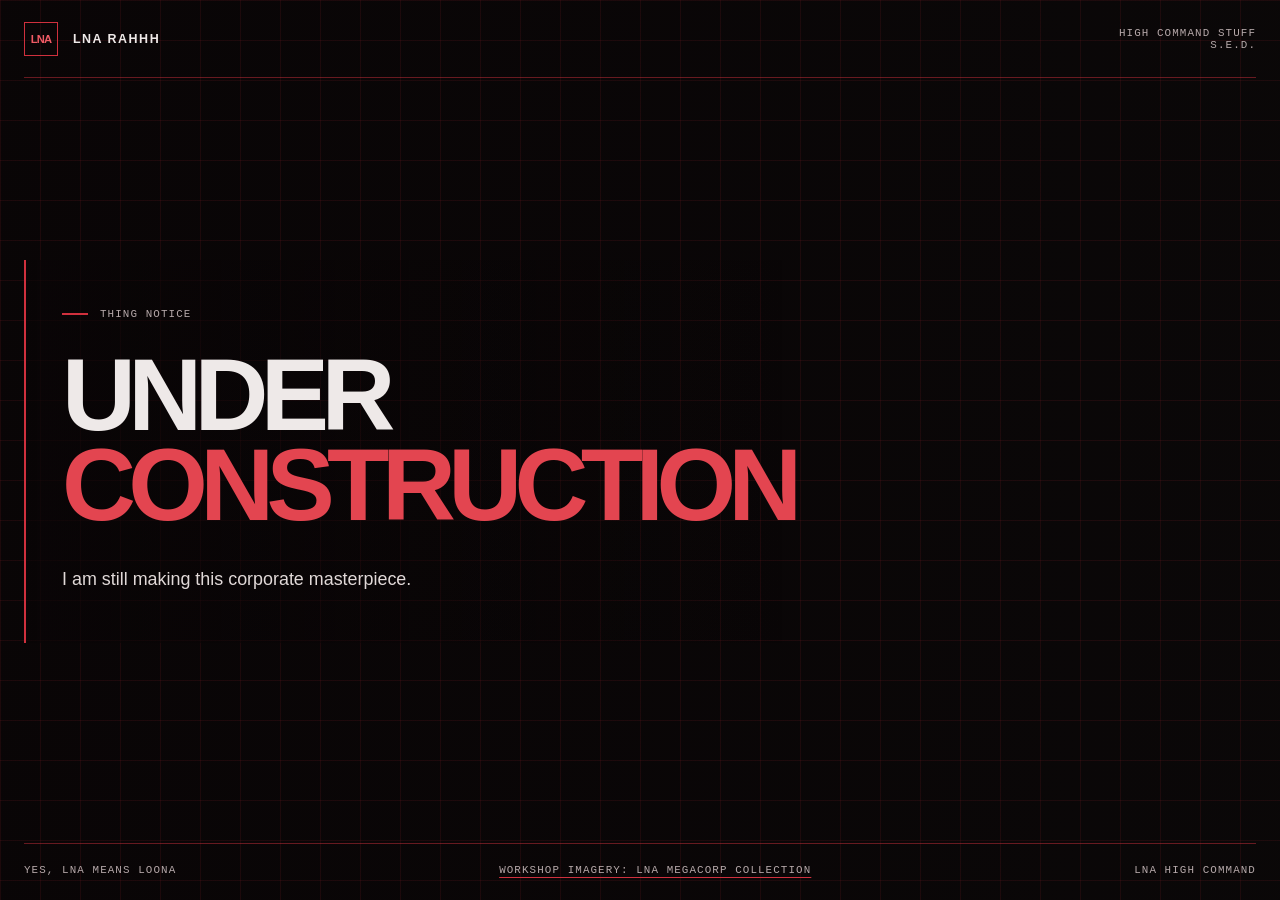
==== commit 846114b6: "Update index.html" ====
--- a/index.html
+++ b/index.html
@@ -3,48 +3,276 @@
 <head>
   <meta charset="utf-8">
   <meta name="viewport" content="width=device-width, initial-scale=1">
-  <meta name="theme-color" content="#160d0f">
-  <meta name="description" content="LNA MegaCorp, YOUR favorite corporaton!">
-  <title>LNA MegaCorp</title>
-  <link rel="preconnect" href="https://fonts.googleapis.com">
-  <link rel="preconnect" href="https://fonts.gstatic.com" crossorigin>
-  <link href="https://fonts.googleapis.com/css2?family=Barlow+Condensed:wght@500;600;700;800&family=DM+Mono:wght@400;500&family=Manrope:wght@400;500;600;700;800&display=swap" rel="stylesheet">
-  <link rel="stylesheet" href="styles.css">
-  <script src="script.js" defer></script>
-  <meta name="robots" content="index,follow">
-  <meta name="author" content="LNA MegaCorp">
-  <meta property="og:type" content="website">
-  <meta property="og:site_name" content="LNA MegaCorp">
-  <meta property="og:title" content="LNA MegaCorp">
-  <meta property="og:description" content="LNA MegaCorp, YOUR favorite corporaton!">
-  <meta name="twitter:card" content="summary">
-  <meta name="twitter:title" content="LNA MegaCorp">
-  <meta name="twitter:description" content="LNA MegaCorp, YOUR favorite corporaton!">
-  <link rel="icon" href="assets/lna-logo.png" type="image/png">
+  <meta name="theme-color" content="#0b0909">
+  <title>LNA Website is being worked on. Stand by</title>
+  <style>
+    :root {
+      color-scheme: dark;
+      --text: #eee9e8;
+      --muted: #b5a8a9;
+      --accent: #cf303d;
+      --line: rgba(207, 48, 61, .48);
+    }
+
+    * { box-sizing: border-box; }
+
+    body {
+      min-height: 100vh;
+      margin: 0;
+      color: var(--text);
+      background: #0b0909;
+      font-family: Arial, Helvetica, sans-serif;
+    }
+
+    .wallpaper {
+      position: fixed;
+      z-index: -2;
+      inset: 0;
+      overflow: hidden;
+      background: #0b0909;
+    }
+
+    .slide {
+      position: absolute;
+      inset: 0;
+      background-position: center;
+      background-size: cover;
+      opacity: 0;
+      animation: dissolve 64s infinite;
+      transform: scale(1.025);
+    }
+
+    .slide:nth-child(1) {
+      background-image: url("https://images.steamusercontent.com/ugc/14667117368945920307/117C9A7458A0D1704ED50BCFFC2EE8B7CE39E954/?imw=1920&imh=1080&ima=fit&impolicy=Letterbox&imcolor=%23000000&letterbox=true");
+      animation-delay: 0s;
+    }
+
+    .slide:nth-child(2) {
+      background-image: url("https://images.steamusercontent.com/ugc/10120636875176417208/9C78FC683CE42F5DCBD0311186B142D97FCD5B5B/?imw=1920&imh=1080&ima=fit&impolicy=Letterbox&imcolor=%23000000&letterbox=true");
+      animation-delay: -8s;
+    }
+
+    .slide:nth-child(3) {
+      background-image: url("https://images.steamusercontent.com/ugc/9761584395244430361/AD464817C07FD38F5F8E4A33C86431F9985E13DB/?imw=1920&imh=1080&ima=fit&impolicy=Letterbox&imcolor=%23000000&letterbox=true");
+      animation-delay: -16s;
+    }
+
+    .slide:nth-child(4) {
+      background-image: url("https://images.steamusercontent.com/ugc/17518565681509922692/D358D0668ECA9F8E7D17E121519767B43E87C74A/?imw=1920&imh=1080&ima=fit&impolicy=Letterbox&imcolor=%23000000&letterbox=true");
+      animation-delay: -24s;
+    }
+
+    .slide:nth-child(5) {
+      background-image: url("https://images.steamusercontent.com/ugc/9371384131032991510/60D69A8AE216818CDB20AC0AA491A40310CB5EE4/?imw=1920&imh=1080&ima=fit&impolicy=Letterbox&imcolor=%23000000&letterbox=true");
+      animation-delay: -32s;
+    }
+
+    .slide:nth-child(6) {
+      background-image: url("https://images.steamusercontent.com/ugc/17646642804610921491/0C5C3851AD135C61F1DC1C12F517BB1C9B884F8B/?imw=1920&imh=1080&ima=fit&impolicy=Letterbox&imcolor=%23000000&letterbox=true");
+      animation-delay: -40s;
+    }
+
+    .slide:nth-child(7) {
+      background-image: url("https://images.steamusercontent.com/ugc/10294810328813524408/FFD1EA3381A7DA453DCAAF83CCC8C6FDFC8C785E/?imw=1920&imh=1080&ima=fit&impolicy=Letterbox&imcolor=%23000000&letterbox=true");
+      animation-delay: -48s;
+    }
+
+    .slide:nth-child(8) {
+      background-image: url("https://images.steamusercontent.com/ugc/9439013996354624588/7A7802FB47B912461BDCB84D50B25A53E15CE82B/?imw=1920&imh=1080&ima=fit&impolicy=Letterbox&imcolor=%23000000&letterbox=true");
+      animation-delay: -56s;
+    }
+
+    @keyframes dissolve {
+      0%, 9.5% { opacity: 1; }
+      12.5%, 100% { opacity: 0; }
+    }
+
+    .wallpaper::after {
+      position: absolute;
+      inset: 0;
+      background: linear-gradient(90deg, rgba(9, 5, 6, .94) 0%, rgba(9, 5, 6, .78) 48%, rgba(9, 5, 6, .38) 100%);
+      content: "";
+    }
+
+    body::before {
+      position: fixed;
+      z-index: -1;
+      inset: 0;
+      background-image:
+        linear-gradient(rgba(207, 48, 61, .10) 1px, transparent 1px),
+        linear-gradient(90deg, rgba(207, 48, 61, .10) 1px, transparent 1px);
+      background-size: 40px 40px;
+      content: "";
+      pointer-events: none;
+    }
+
+    .frame {
+      width: min(100% - 48px, 1240px);
+      min-height: 100vh;
+      margin: 0 auto;
+      display: flex;
+      flex-direction: column;
+    }
+
+    header {
+      display: flex;
+      align-items: center;
+      justify-content: space-between;
+      min-height: 78px;
+      border-bottom: 1px solid var(--line);
+    }
+
+    .identity {
+      display: flex;
+      align-items: center;
+      gap: 15px;
+      font-size: .78rem;
+      font-weight: 700;
+      letter-spacing: .12em;
+      text-transform: uppercase;
+    }
+
+    .seal {
+      display: grid;
+      width: 34px;
+      height: 34px;
+      place-items: center;
+      border: 1px solid var(--accent);
+      color: #f05b65;
+      font-size: .7rem;
+      letter-spacing: -.08em;
+    }
+
+    .header-note,
+    .section-label,
+    footer {
+      color: var(--muted);
+      font-family: "Courier New", Courier, monospace;
+      font-size: .68rem;
+      letter-spacing: .1em;
+      text-transform: uppercase;
+    }
+
+    .header-note { text-align: right; }
+
+    main {
+      flex: 1;
+      display: flex;
+      align-items: center;
+      padding: 10vh 0 12vh;
+    }
+
+    .primary {
+      max-width: 760px;
+      padding: clamp(24px, 4vw, 48px) 0 clamp(24px, 4vw, 48px) clamp(20px, 3vw, 36px);
+      border-left: 2px solid var(--accent);
+      background: linear-gradient(90deg, rgba(9, 5, 6, .68), rgba(9, 5, 6, 0));
+    }
+
+    .section-label {
+      display: flex;
+      align-items: center;
+      gap: 12px;
+      margin: 0 0 30px;
+    }
+
+    .section-label::before {
+      width: 26px;
+      height: 2px;
+      background: var(--accent);
+      content: "";
+    }
+
+    h1 {
+      max-width: 760px;
+      margin: 0;
+      font-size: clamp(3.2rem, 8vw, 7.8rem);
+      font-weight: 700;
+      line-height: .88;
+      letter-spacing: -.075em;
+      text-transform: uppercase;
+    }
+
+    h1 span { color: #e34550; }
+
+    .message {
+      max-width: 47ch;
+      margin: 34px 0 0;
+      color: #e1d9d8;
+      font-size: clamp(1rem, 1.5vw, 1.12rem);
+      line-height: 1.7;
+    }
+
+    footer {
+      display: flex;
+      justify-content: space-between;
+      gap: 20px;
+      padding: 20px 0 24px;
+      border-top: 1px solid var(--line);
+    }
+
+    footer a {
+      color: inherit;
+      text-decoration-color: var(--accent);
+      text-underline-offset: 4px;
+    }
+
+    footer a:hover { color: var(--text); }
+
+    @media (max-width: 720px) {
+      .frame { width: min(100% - 36px, 560px); }
+      header { min-height: 68px; }
+      .header-note { max-width: 125px; line-height: 1.5; }
+      main { padding: 12vh 0; }
+      h1 { font-size: clamp(3.1rem, 15vw, 6rem); }
+      .wallpaper::after {
+        background: linear-gradient(90deg, rgba(9, 5, 6, .88), rgba(9, 5, 6, .55));
+      }
+      footer { flex-direction: column; gap: 8px; }
+    }
+
+    @media (prefers-reduced-motion: reduce) {
+      .slide { animation: none; }
+      .slide:first-child { opacity: 1; }
+    }
+  </style>
 </head>
 <body>
-  <div class="announcement"><span class="live-dot"></span> PUBLIC NOTICE 08.27 <span>Orbital expansion enters phase IV</span><a href="assets.html">Read transmission <b>↗</b></a></div>
-  <header class="site-header">
-    <a class="brand" href="index.html" aria-label="LNA MegaCorp home"><img class="brand-crest" src="assets/lna-logo.png" alt=""><span class="brand-mark">L<span>N</span>A</span><span class="brand-divider"></span><span class="brand-name">LNA MEGACORP<small>ADVANCING THE HUMAN FRONTIER</small></span></a>
-    <button class="menu-toggle" aria-label="Open navigation" aria-expanded="false"><i></i><i></i></button>
-    <nav class="main-nav" aria-label="Main navigation"><a class="active" href="index.html">Home</a><a href="history.html">Our history</a><a href="vehicles.html">Vehicles</a><a href="assets.html">Assets</a></nav>
-    <a class="nav-cta" href="assets.html">Investor relations <span>↗</span></a>
-  </header>
-  <main>
-    <section class="hero home-hero">
-      <div class="hero-grid"></div><div class="orbit orbit-a"></div><div class="orbit orbit-b"></div>
-      <div class="hero-content"><p class="eyebrow"><span>EST. LATE 2030</span> / EARTH · LOONA · BEYOND</p><h1>THE FUTURE,<br><em>UNDER CONTROL.</em></h1><p class="hero-copy">We don’t wait for tomorrow to arrive.<br>We build the systems that bring it here.</p><div class="hero-actions"><a class="button button-primary" href="history.html">Discover LNA <span>↗</span></a><a class="text-link" href="vehicles.html">Explore our fleet <span>→</span></a></div></div>
-      <div class="hero-stamp"><span>OUR MISSION</span><strong>HUMANITY<br>WITHOUT LIMITS.</strong><span class="stamp-line"></span><small>ONE FUTURE. BUILT TOGETHER.</small></div>
-      <div class="hero-footer"><span>SECTOR 01 — THE INNER SYSTEM</span><span class="scroll-cue">SCROLL TO EXPLORE <b>↓</b></span><span>LAT 00° 00' 00.0" N</span></div>
-      <div class="hero-index">01 <span>/ 04</span></div>
-    </section>
-    <section class="ticker" aria-label="Company statistics"><div class="ticker-track"><span>130+ YEARS OF PROGRESS</span><b>✳</b><span>ORBITAL PLATFORMS / LUNAR BASES</span><b>✳</b><span>LAND / AIR / SEA / SPACE</span><b>✳</b><span>ONE HUMAN FUTURE</span><b>✳</b><span>130+ YEARS OF PROGRESS</span><b>✳</b><span>ORBITAL PLATFORMS / LUNAR BASES</span><b>✳</b></div></section>
-    <section class="intro section-pad"><div class="section-kicker"><span>01 — A BETTER TOMORROW</span><span>THE LNA DIFFERENCE</span></div><div class="intro-grid"><h2>Progress is not<br>a <em>coincidence.</em></h2><div class="intro-body"><p>Every world-changing idea starts with a question: what if we could do more? For over eight decades, LNA has turned that question into infrastructure, exploration, and opportunity.</p><a class="under-link" href="history.html">A legacy in motion <span>↗</span></a></div></div><div class="principles"><article><span class="principle-no">01 / SEE FURTHER</span><h3>Frontier thinking</h3><p>We go where the map ends—and bring the next generation with us.</p><span class="principle-icon">⌖</span></article><article><span class="principle-no">02 / BUILD BETTER</span><h3>Purposeful engineering</h3><p>Built to work. Designed to last. Made for life beyond Earth.</p><span class="principle-icon">◈</span></article><article><span class="principle-no">03 / MOVE TOGETHER</span><h3>Shared progress</h3><p>Our greatest asset has always been the people behind the mission.</p><span class="principle-icon">✳</span></article></div></section>
-    <section class="feature-band"><div class="feature-art"><img class="system-map" src="assets/AeternaSystem.jpg" alt="LNA Aeterna system map"></div><div class="feature-copy"><p class="eyebrow">BUILT FOR WHAT’S NEXT</p><h2>A universe<br>of <em>possibility.</em></h2><p>From the deep infrastructure beneath our cities to the vessels charting new worlds, our work connects people to a bigger future.</p><a class="button button-outline" href="assets.html">See what we’re building <span>↗</span></a><span class="feature-coordinate">LNA DIVISION 04 — OFFWORLD OPERATIONS</span></div></section>
-    <section class="fleet-preview section-pad"><div class="section-kicker"><span>02 — ENGINEERED TO GO FURTHER</span><a href="vehicles.html">VIEW ALL VEHICLES ↗</a></div><div class="preview-heading"><h2>Tools for the <em>unknown.</em></h2><p>Purpose-built platforms for a civilization in motion.</p></div><div class="vehicle-cards"><a class="vehicle-card" href="vehicles.html"><div class="vehicle-visual shuttle"><span class="vehicle-code">TRANSPORT / 01</span><div class="ship ship-one"></div><span class="vehicle-visual-caption">ORBITAL CLASS</span></div><div class="card-meta"><span>01 / ARMOURED FIELD VEHICLE</span><span>↗</span></div><h3>Fennek <span>AFV</span></h3><p>A modular armoured platform for field operations.</p></a><a class="vehicle-card" href="vehicles.html"><div class="vehicle-visual rover"><span class="vehicle-code">SURFACE / 08</span><div class="ship ship-two"></div><span class="vehicle-visual-caption">ROVER SYSTEMS</span></div><div class="card-meta"><span>02 / LIGHT SPACECRAFT</span><span>↗</span></div><h3>LSF Spectre</h3><p>Compact spacecraft built for rapid response.</p></a><a class="vehicle-card" href="vehicles.html"><div class="vehicle-visual hauler"><span class="vehicle-code">INDUSTRIAL / 12</span><div class="ship ship-three"></div><span class="vehicle-visual-caption">HEAVY LIFT</span></div><div class="card-meta"><span>03 / HEAVY LOGISTICS</span><span>↗</span></div><h3>Atlas-M <span>6×6</span></h3><p>Heavy transport for the infrastructure behind the mission.</p></a></div></section>
-    <section class="quote-band"><span class="quote-mark">“</span><blockquote>Our trade lines are strong.<br><em>Our fleet is ready.</em></blockquote><span class="quote-credit">THE LNA MEGACORP / WORKSHOP DECLARATION</span></section>
-    <section class="cta-strip"><div><p class="eyebrow">THE NEXT CHAPTER IS OURS TO WRITE</p><h2>There’s room for <em>more.</em></h2></div><a class="button button-primary" href="history.html">Get to know LNA <span>↗</span></a></section>
-  </main>
-  <footer class="site-footer"><a class="brand footer-brand" href="index.html"><img class="brand-crest" src="assets/lna-logo.png" alt=""><span class="brand-mark">L<span>N</span>A</span><span class="brand-divider"></span><span class="brand-name">LNA MEGACORP<small>ADVANCING THE HUMAN FRONTIER</small></span></a><div class="footer-mission">THE FUTURE IS A<br>SHARED RESPONSIBILITY.</div><div class="footer-links"><a href="history.html">History</a><a href="vehicles.html">Vehicles</a><a href="assets.html">Assets &amp; news</a><a href="mailto:contact@lna.megacorp">Contact</a></div><div class="footer-bottom"><span>© 2168 LNA MEGACORP. ALL RIGHTS RESERVED.</span><span>BUILT FOR THE LONG VIEW. <b>✳</b></span><a href="#top">BACK TO TOP ↑</a></div></footer>
+  <div class="wallpaper" aria-hidden="true">
+    <div class="slide"></div>
+    <div class="slide"></div>
+    <div class="slide"></div>
+    <div class="slide"></div>
+    <div class="slide"></div>
+    <div class="slide"></div>
+    <div class="slide"></div>
+    <div class="slide"></div>
+  </div>
+
+  <div class="frame">
+    <header>
+      <div class="identity">
+        <div class="seal" aria-hidden="true">LNA</div>
+        <span>LNA rahhh</span>
+      </div>
+      <div class="header-note">High Command stuff<br>S.E.D.</div>
+    </header>
+
+    <main>
+      <section class="primary">
+        <p class="section-label">Thing notice</p>
+        <h1>Under<br><span>Construction</span></h1>
+        <p class="message">
+          I am still making this corporate masterpiece.
+        </p>
+      </section>
+    </main>
+
+    <footer>
+      <span>Yes, LNA means Loona</span>
+      <a href="https://steamcommunity.com/sharedfiles/filedetails/?id=3289077650" target="_blank" rel="noreferrer">Workshop imagery: LNA MegaCorp collection</a>
+      <span>LNA High Command</span>
+    </footer>
+  </div>
 </body>
 </html>
